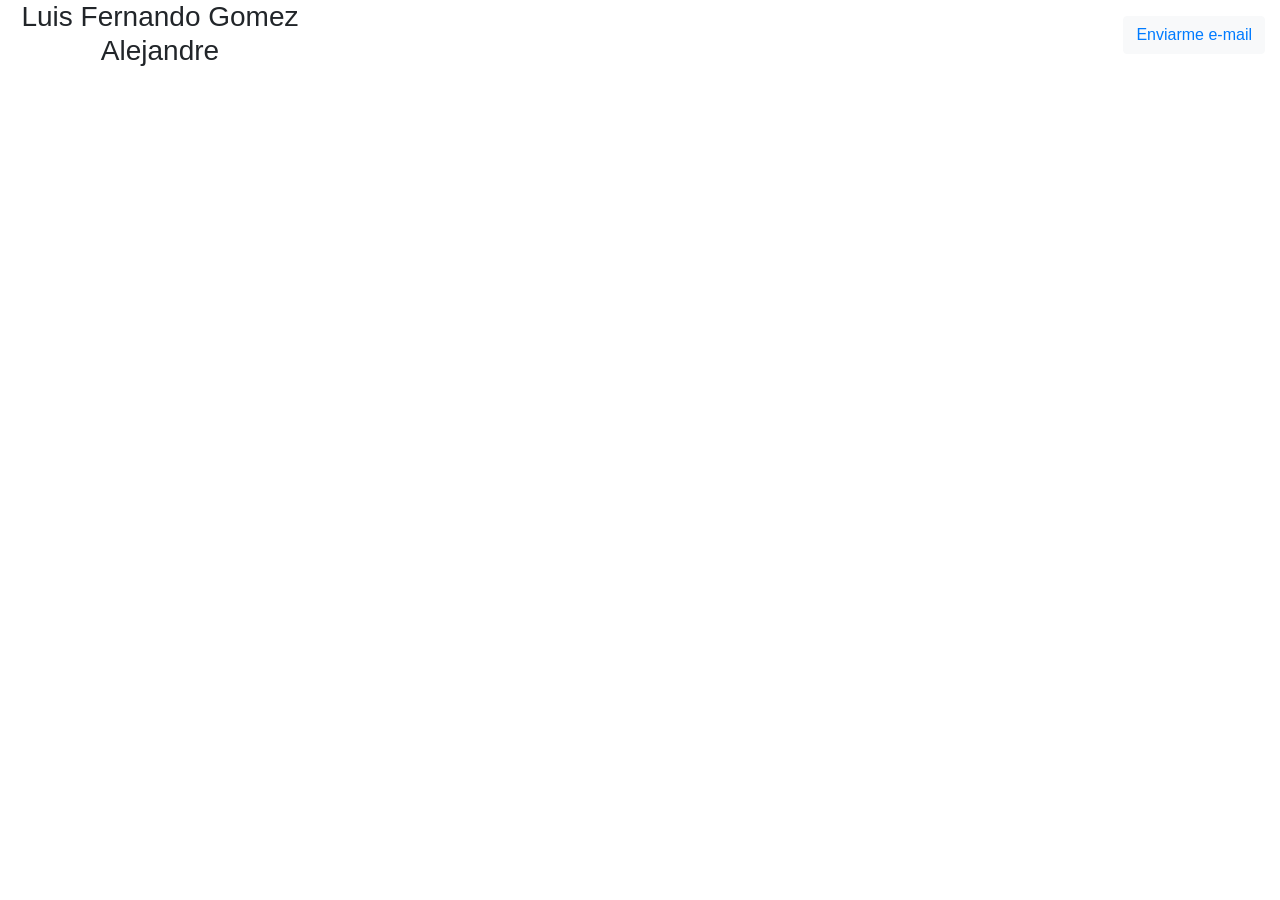
==== index.html @ 3fdabe8f "Commit del Curriculum" ====
<!DOCTYPE html>
  <html>
    <head>
      <link rel="stylesheet" type="text/css" href="app.css">
      <!--Jquery-->
      <script src="https://code.jquery.com/jquery-3.3.1.slim.min.js" integrity="sha384-q8i/X+965DzO0rT7abK41JStQIAqVgRVzpbzo5smXKp4YfRvH+8abtTE1Pi6jizo" crossorigin="anonymous"></script>
      <script type="text/javascript" src="app.js"></script>
      <!--Boostrap-->
      <link rel="stylesheet" href="https://stackpath.bootstrapcdn.com/bootstrap/4.3.1/css/bootstrap.min.css" integrity="sha384-ggOyR0iXCbMQv3Xipma34MD+dH/1fQ784/j6cY/iJTQUOhcWr7x9JvoRxT2MZw1T" crossorigin="anonymous">
      <script src="https://cdnjs.cloudflare.com/ajax/libs/popper.js/1.14.7/umd/popper.min.js" integrity="sha384-UO2eT0CpHqdSJQ6hJty5KVphtPhzWj9WO1clHTMGa3JDZwrnQq4sF86dIHNDz0W1" crossorigin="anonymous"></script>
      <script src="https://stackpath.bootstrapcdn.com/bootstrap/4.3.1/js/bootstrap.min.js" integrity="sha384-JjSmVgyd0p3pXB1rRibZUAYoIIy6OrQ6VrjIEaFf/nJGzIxFDsf4x0xIM+B07jRM" crossorigin="anonymous"></script>

      <!--Let browser know website is optimized for mobile-->
      <meta name="viewport" content="width=device-width, initial-scale=1.0"/>
    </head>

    <body>
      <div class="container-fluid">
        <div class="row">
          <div class="col-lg-3">
            <div class="d-flex text-center">
              <h3>Luis Fernando Gomez Alejandre</h3>
            </div>
          </div>
          <div class="col-lg-9 img-wallpaper">
            <div class="container one-margin-top">
              <div class="row float-right">
                <button class="btn btn-light">
                  <a class="link" href="mailto:gomez.alejandre@gmail.com">Enviarme e-mail</a>
                </button>
              </div>
            </div>
          </div>
        </div>
      </div>
    </body>

       
  </html>
---- app.css ----
.img-wallpaper{
  background-image: url("wallpaper.png");
  height: -webkit-fill-available;
}

.rojo{
  background-color: red;
}

.link{
  color: none;
  text-decoration: none;
}

.one-margin-top{
  margin-top: 1em;
}

.container-flex{
  width: 100%;
  height: 100%;
  display: flex;
  flex-direction: column; 
}
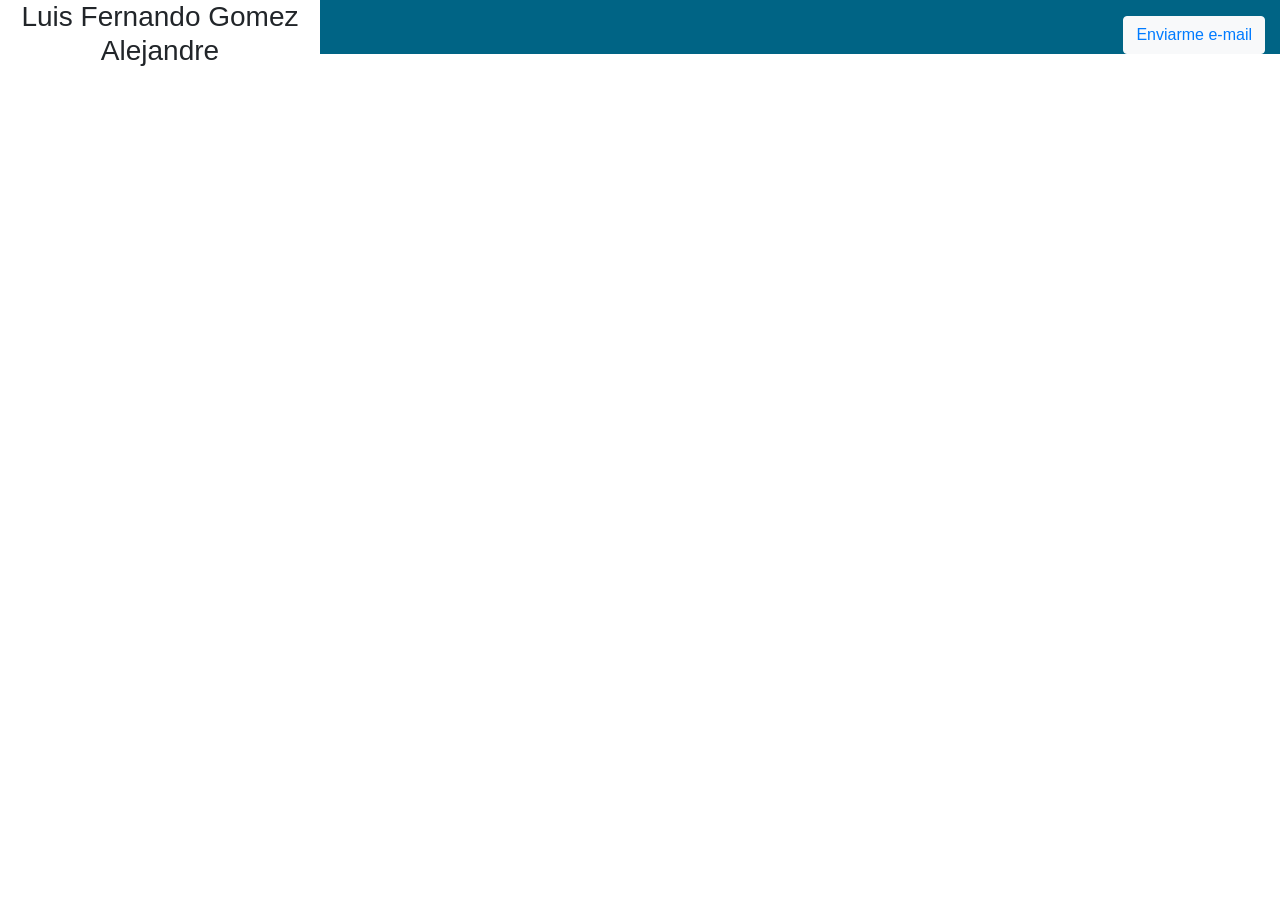
==== commit 437d7f78: "Agrego los archivos json para parsear la informacion" ====
--- a/index.html
+++ b/index.html
@@ -1,39 +1,138 @@
 <!DOCTYPE html>
-  <html>
-    <head>
-      <link rel="stylesheet" type="text/css" href="app.css">
-      <!--Jquery-->
-      <script src="https://code.jquery.com/jquery-3.3.1.slim.min.js" integrity="sha384-q8i/X+965DzO0rT7abK41JStQIAqVgRVzpbzo5smXKp4YfRvH+8abtTE1Pi6jizo" crossorigin="anonymous"></script>
-      <script type="text/javascript" src="app.js"></script>
-      <!--Boostrap-->
-      <link rel="stylesheet" href="https://stackpath.bootstrapcdn.com/bootstrap/4.3.1/css/bootstrap.min.css" integrity="sha384-ggOyR0iXCbMQv3Xipma34MD+dH/1fQ784/j6cY/iJTQUOhcWr7x9JvoRxT2MZw1T" crossorigin="anonymous">
-      <script src="https://cdnjs.cloudflare.com/ajax/libs/popper.js/1.14.7/umd/popper.min.js" integrity="sha384-UO2eT0CpHqdSJQ6hJty5KVphtPhzWj9WO1clHTMGa3JDZwrnQq4sF86dIHNDz0W1" crossorigin="anonymous"></script>
-      <script src="https://stackpath.bootstrapcdn.com/bootstrap/4.3.1/js/bootstrap.min.js" integrity="sha384-JjSmVgyd0p3pXB1rRibZUAYoIIy6OrQ6VrjIEaFf/nJGzIxFDsf4x0xIM+B07jRM" crossorigin="anonymous"></script>
+	<html>
+		<head>
+			<link rel="stylesheet" type="text/css" href="app.css">
+			<!--Jquery-->
+			<script src="https://code.jquery.com/jquery-3.3.1.slim.min.js" integrity="sha384-q8i/X+965DzO0rT7abK41JStQIAqVgRVzpbzo5smXKp4YfRvH+8abtTE1Pi6jizo" crossorigin="anonymous"></script>
+			<script type="text/javascript" src="app.js"></script>
+			<!--Boostrap-->
+			<link rel="stylesheet" href="https://stackpath.bootstrapcdn.com/bootstrap/4.3.1/css/bootstrap.min.css" integrity="sha384-ggOyR0iXCbMQv3Xipma34MD+dH/1fQ784/j6cY/iJTQUOhcWr7x9JvoRxT2MZw1T" crossorigin="anonymous">
+			<script src="https://cdnjs.cloudflare.com/ajax/libs/popper.js/1.14.7/umd/popper.min.js" integrity="sha384-UO2eT0CpHqdSJQ6hJty5KVphtPhzWj9WO1clHTMGa3JDZwrnQq4sF86dIHNDz0W1" crossorigin="anonymous"></script>
+			<script src="https://stackpath.bootstrapcdn.com/bootstrap/4.3.1/js/bootstrap.min.js" integrity="sha384-JjSmVgyd0p3pXB1rRibZUAYoIIy6OrQ6VrjIEaFf/nJGzIxFDsf4x0xIM+B07jRM" crossorigin="anonymous"></script>
 
-      <!--Let browser know website is optimized for mobile-->
-      <meta name="viewport" content="width=device-width, initial-scale=1.0"/>
-    </head>
+			<!--Let browser know website is optimized for mobile-->
+			<meta name="viewport" content="width=device-width, initial-scale=1.0"/>
+		</head>
+		<script type="text/javascript" src="empresas.json"></script>
 
-    <body>
-      <div class="container-fluid">
-        <div class="row">
-          <div class="col-lg-3">
-            <div class="d-flex text-center">
-              <h3>Luis Fernando Gomez Alejandre</h3>
-            </div>
-          </div>
-          <div class="col-lg-9 img-wallpaper">
-            <div class="container one-margin-top">
-              <div class="row float-right">
-                <button class="btn btn-light">
-                  <a class="link" href="mailto:gomez.alejandre@gmail.com">Enviarme e-mail</a>
-                </button>
-              </div>
-            </div>
-          </div>
-        </div>
-      </div>
-    </body>
+		<script type="text/javascript">
+			$( document ).ready(function() {
+				var empresas = JSON.parse(empresas);
+				console.log(empresas);
+				/*
+				$.getJSON("empresas.json", function(empresas) {
+					console.log(empresas);
+				});
+				*/
+			});
 
-       
-  </html>+		</script>
+		<body>
+			<div class="container-fluid">
+				<div class="row">
+					<div class="col-lg-3">
+						<div class="d-flex text-center">
+							<h3>Luis Fernando Gomez Alejandre</h3>
+						</div>
+					</div>
+					<div class="col-lg-9 img-wallpaper" style="color: yellow">
+						<!--
+							<div class="col-lg-12">
+								<h1>Experiencia</h1>
+								<ul></ul>
+
+								<h2>Lenguajes</h2>
+								<ul id="lenguajes">
+									<li>PHP 80%</li>
+									<li>HTML 80%</li>
+									<li>C# 55%</li>
+									<li>Java 40%</li>
+									<li>Python 35%</li>
+									<li>C++ 35%</li>
+									<li>CSS 35%</li>
+									<li>Android 25%</li>
+									<li>Mysql 75%</li>
+									<li>SQL Server 65%</li>
+									<li>Oracle 5%</li>
+								</ul>
+
+
+								<h2>Herramientas</h2>
+								<ul>
+									<li>Enterprise Architech</li>
+									<li>MS Office</li>
+									<li>MS Excel</li>
+									<li>Visual Studio</li>
+									<li>Photoshop</li>
+								</ul>
+
+								<h2>Habilidades</h2>
+								<ul>
+									<li>Trabajo en equipo</li>
+									<li>Refactorización de código</li>
+									<li>Documentación</li>
+									<li>Diagramador</li>
+								</ul>
+
+								<h2>Proyectos</h2>
+								<ul>
+									<li>Maquiver</li>
+									<li>Manitas Limpias</li>
+									<li>Ehecatl CRM</li>
+									<li>Batalla naval</li>
+									<li>Batalla naval</li>
+								</ul>
+							</div>
+						-->
+						<!--
+						<div class="col-lg-12" style="color: black">
+							Notas Woodpecker: Recuerda al menos mencionar
+
+								* El nombre de la aplicación.
+								* Lenguaje en el que esta desarollado.
+								* Finalidad del proyecto.
+								* Tiempo de experiencia.
+								* Aprendizaje aprendido.
+								* Tipo de caracter.
+
+
+							<h3>Ehecatl CRM</h3>
+							<label>Caracter: Laboral</label>
+							<p> manejador de recursos empresariales</p>
+
+
+							<h3>Maquiver</h3>
+							<label>Caracter: Laboral</label>
+							<p> es una aplicación web dedicada a la creacion o mantenimiento
+								la cual basa su sistema en un servidor PHP con el framework de codeigniter</p>
+
+							<h3>Signati Litteris</h3>
+							<label>Caracter: Escolar / Educativo</label>
+							<p> Es una aplicacion que se dedica a la firma electronica pdf validando y dando aval a que los documentos tienen validez con una firma electronica</p>
+
+							<h3>Batalla naval</h3>
+							<label>Caracter: Escolar / Educativo</label>
+							<p> Aplicación que tiene como finalidad la intencion de mostrar el funcionamiento de la conectividad entre aplicaciones de escritorio</p>
+
+							<h3>Manitas Limpias</h3>
+							<label>Caracter: Freelancer</label>
+							<p> Proyecto multidiciplinario trabajado para el ahora Maestro en Psicologia y Educación [Insertar el nombre al que le trabajamos]
+								con ayuda de una programadora
+							</p>
+						</div>
+						-->
+
+						<div class="container one-margin-top">
+							<div class="row float-right">
+								<button class="btn btn-light">
+									<a class="link" href="mailto:gomez.alejandre@gmail.com">Enviarme e-mail</a>
+								</button>
+							</div>
+						</div>
+					</div>
+				</div>
+			</div>
+		</body>
+
+
+	</html>
--- a/app.css
+++ b/app.css
@@ -1,5 +1,5 @@
 .img-wallpaper{
-  background-image: url("wallpaper.png");
+  background-image: url("Wallpaper.png");
   height: -webkit-fill-available;
 }
 
@@ -20,5 +20,5 @@
   width: 100%;
   height: 100%;
   display: flex;
-  flex-direction: column; 
+  flex-direction: column;
 }
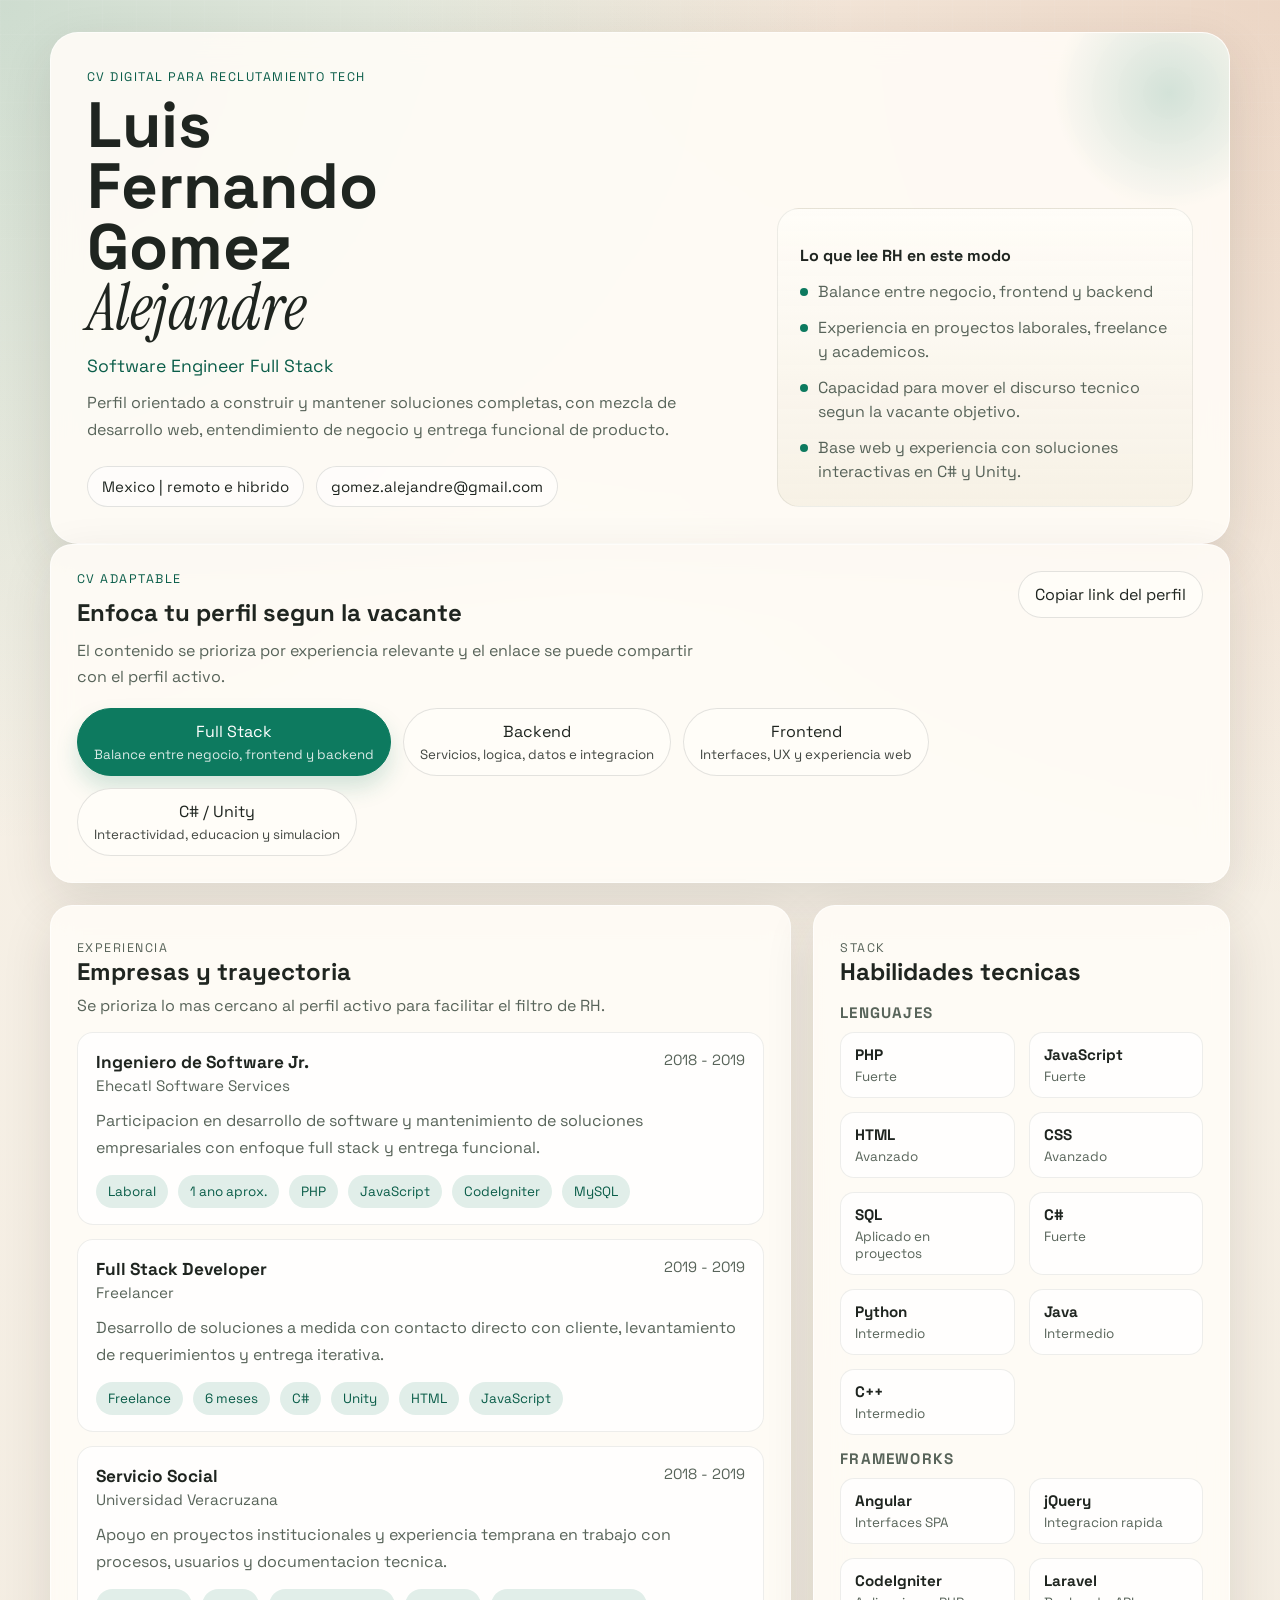
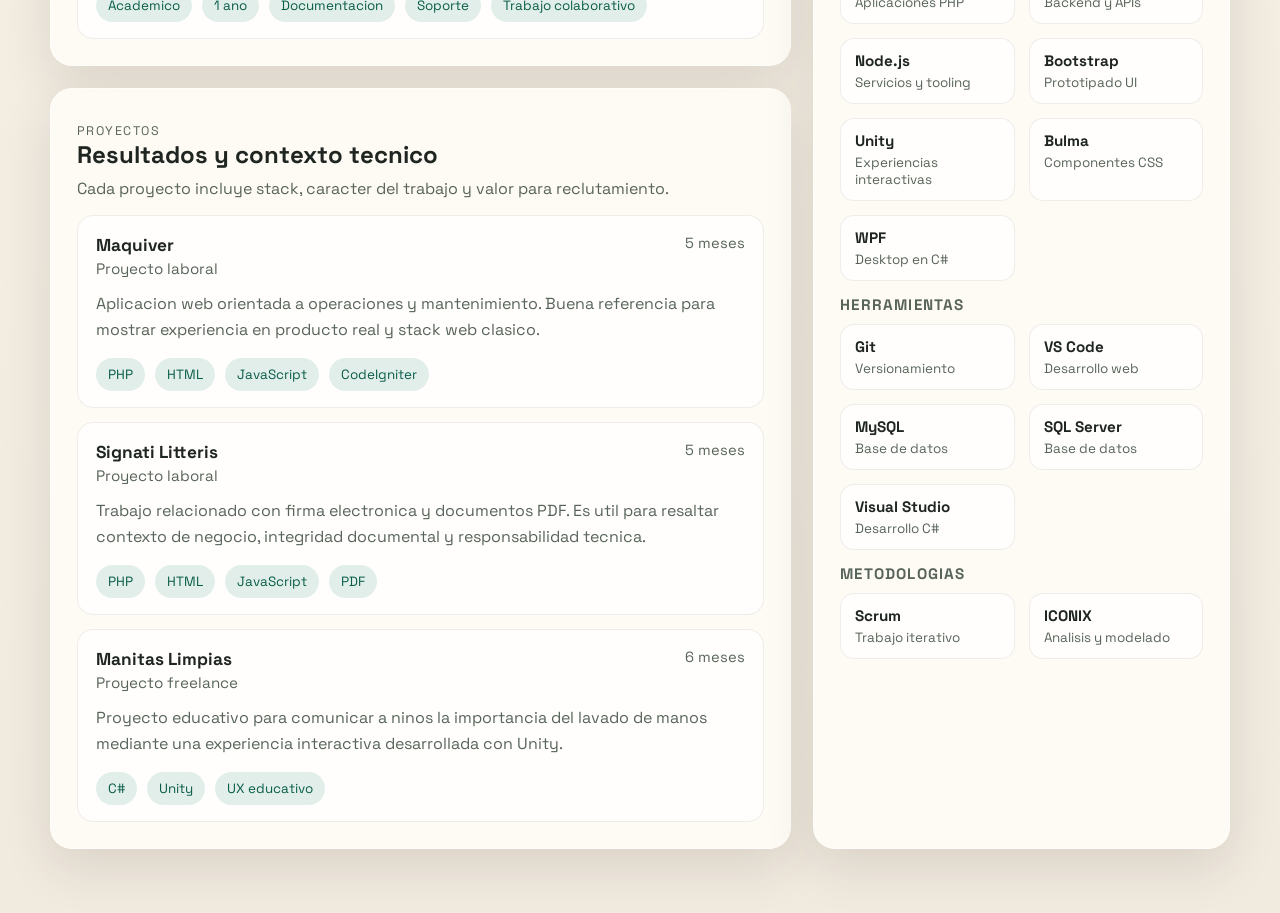
==== commit 5c361e6f: "new version 2026" ====
--- a/index.html
+++ b/index.html
@@ -1,138 +1,56 @@
 <!DOCTYPE html>
-	<html>
-		<head>
-			<link rel="stylesheet" type="text/css" href="app.css">
-			<!--Jquery-->
-			<script src="https://code.jquery.com/jquery-3.3.1.slim.min.js" integrity="sha384-q8i/X+965DzO0rT7abK41JStQIAqVgRVzpbzo5smXKp4YfRvH+8abtTE1Pi6jizo" crossorigin="anonymous"></script>
-			<script type="text/javascript" src="app.js"></script>
-			<!--Boostrap-->
-			<link rel="stylesheet" href="https://stackpath.bootstrapcdn.com/bootstrap/4.3.1/css/bootstrap.min.css" integrity="sha384-ggOyR0iXCbMQv3Xipma34MD+dH/1fQ784/j6cY/iJTQUOhcWr7x9JvoRxT2MZw1T" crossorigin="anonymous">
-			<script src="https://cdnjs.cloudflare.com/ajax/libs/popper.js/1.14.7/umd/popper.min.js" integrity="sha384-UO2eT0CpHqdSJQ6hJty5KVphtPhzWj9WO1clHTMGa3JDZwrnQq4sF86dIHNDz0W1" crossorigin="anonymous"></script>
-			<script src="https://stackpath.bootstrapcdn.com/bootstrap/4.3.1/js/bootstrap.min.js" integrity="sha384-JjSmVgyd0p3pXB1rRibZUAYoIIy6OrQ6VrjIEaFf/nJGzIxFDsf4x0xIM+B07jRM" crossorigin="anonymous"></script>
+<html lang="es">
+  <head>
+    <meta charset="UTF-8">
+    <meta name="viewport" content="width=device-width, initial-scale=1.0">
+    <title>CV Digital | Luis Fernando Gomez Alejandre</title>
+    <meta
+      name="description"
+      content="CV digital adaptable por perfil para roles tech. Experiencia, proyectos, estudios, certificaciones y stack cargados desde JSON en una web estatica."
+    >
+    <link rel="preconnect" href="https://fonts.googleapis.com">
+    <link rel="preconnect" href="https://fonts.gstatic.com" crossorigin>
+    <link
+      href="https://fonts.googleapis.com/css2?family=Space+Grotesk:wght@400;500;700&family=Instrument+Serif:ital@0;1&display=swap"
+      rel="stylesheet"
+    >
+    <link rel="stylesheet" href="app.css">
+    <script defer src="app.js"></script>
+  </head>
+  <body>
+    <div class="page-shell">
+      <main class="page">
+        <section class="hero" id="hero"></section>
+        <section class="panel">
+          <div class="panel-header">
+            <div>
+              <p class="eyebrow">CV adaptable</p>
+              <h2>Enfoca tu perfil segun la vacante</h2>
+              <p class="panel-copy">
+                El contenido se prioriza por experiencia relevante y el enlace se puede compartir con el perfil activo.
+              </p>
+            </div>
+            <button class="ghost-button" id="share-profile-link" type="button">
+              Copiar link del perfil
+            </button>
+          </div>
+          <div class="profile-switcher" id="profile-switcher"></div>
+        </section>
 
-			<!--Let browser know website is optimized for mobile-->
-			<meta name="viewport" content="width=device-width, initial-scale=1.0"/>
-		</head>
-		<script type="text/javascript" src="empresas.json"></script>
+        <section class="grid">
+          <div class="main-column">
+            <section class="panel" id="experience-section"></section>
+            <section class="panel" id="projects-section"></section>
+            <section class="panel" id="education-section"></section>
+          </div>
 
-		<script type="text/javascript">
-			$( document ).ready(function() {
-				var empresas = JSON.parse(empresas);
-				console.log(empresas);
-				/*
-				$.getJSON("empresas.json", function(empresas) {
-					console.log(empresas);
-				});
-				*/
-			});
-
-		</script>
-		<body>
-			<div class="container-fluid">
-				<div class="row">
-					<div class="col-lg-3">
-						<div class="d-flex text-center">
-							<h3>Luis Fernando Gomez Alejandre</h3>
-						</div>
-					</div>
-					<div class="col-lg-9 img-wallpaper" style="color: yellow">
-						<!--
-							<div class="col-lg-12">
-								<h1>Experiencia</h1>
-								<ul></ul>
-
-								<h2>Lenguajes</h2>
-								<ul id="lenguajes">
-									<li>PHP 80%</li>
-									<li>HTML 80%</li>
-									<li>C# 55%</li>
-									<li>Java 40%</li>
-									<li>Python 35%</li>
-									<li>C++ 35%</li>
-									<li>CSS 35%</li>
-									<li>Android 25%</li>
-									<li>Mysql 75%</li>
-									<li>SQL Server 65%</li>
-									<li>Oracle 5%</li>
-								</ul>
-
-
-								<h2>Herramientas</h2>
-								<ul>
-									<li>Enterprise Architech</li>
-									<li>MS Office</li>
-									<li>MS Excel</li>
-									<li>Visual Studio</li>
-									<li>Photoshop</li>
-								</ul>
-
-								<h2>Habilidades</h2>
-								<ul>
-									<li>Trabajo en equipo</li>
-									<li>Refactorización de código</li>
-									<li>Documentación</li>
-									<li>Diagramador</li>
-								</ul>
-
-								<h2>Proyectos</h2>
-								<ul>
-									<li>Maquiver</li>
-									<li>Manitas Limpias</li>
-									<li>Ehecatl CRM</li>
-									<li>Batalla naval</li>
-									<li>Batalla naval</li>
-								</ul>
-							</div>
-						-->
-						<!--
-						<div class="col-lg-12" style="color: black">
-							Notas Woodpecker: Recuerda al menos mencionar
-
-								* El nombre de la aplicación.
-								* Lenguaje en el que esta desarollado.
-								* Finalidad del proyecto.
-								* Tiempo de experiencia.
-								* Aprendizaje aprendido.
-								* Tipo de caracter.
-
-
-							<h3>Ehecatl CRM</h3>
-							<label>Caracter: Laboral</label>
-							<p> manejador de recursos empresariales</p>
-
-
-							<h3>Maquiver</h3>
-							<label>Caracter: Laboral</label>
-							<p> es una aplicación web dedicada a la creacion o mantenimiento
-								la cual basa su sistema en un servidor PHP con el framework de codeigniter</p>
-
-							<h3>Signati Litteris</h3>
-							<label>Caracter: Escolar / Educativo</label>
-							<p> Es una aplicacion que se dedica a la firma electronica pdf validando y dando aval a que los documentos tienen validez con una firma electronica</p>
-
-							<h3>Batalla naval</h3>
-							<label>Caracter: Escolar / Educativo</label>
-							<p> Aplicación que tiene como finalidad la intencion de mostrar el funcionamiento de la conectividad entre aplicaciones de escritorio</p>
-
-							<h3>Manitas Limpias</h3>
-							<label>Caracter: Freelancer</label>
-							<p> Proyecto multidiciplinario trabajado para el ahora Maestro en Psicologia y Educación [Insertar el nombre al que le trabajamos]
-								con ayuda de una programadora
-							</p>
-						</div>
-						-->
-
-						<div class="container one-margin-top">
-							<div class="row float-right">
-								<button class="btn btn-light">
-									<a class="link" href="mailto:gomez.alejandre@gmail.com">Enviarme e-mail</a>
-								</button>
-							</div>
-						</div>
-					</div>
-				</div>
-			</div>
-		</body>
-
-
-	</html>+          <aside class="side-column">
+            <section class="panel" id="skills-section"></section>
+            <section class="panel" id="certifications-section"></section>
+            <section class="panel" id="courses-section"></section>
+          </aside>
+        </section>
+      </main>
+    </div>
+  </body>
+</html>
--- a/app.css
+++ b/app.css
@@ -1,24 +1,442 @@
-.img-wallpaper{
-  background-image: url("Wallpaper.png");
-  height: -webkit-fill-available;
-}
-
-.rojo{
-  background-color: red;
-}
-
-.link{
-  color: none;
+:root {
+  --bg: #f3efe6;
+  --bg-soft: rgba(255, 255, 255, 0.72);
+  --surface: rgba(255, 252, 247, 0.9);
+  --surface-strong: #fffdf8;
+  --text: #1f2520;
+  --muted: #58645a;
+  --line: rgba(31, 37, 32, 0.12);
+  --accent: #0d7a5f;
+  --accent-soft: rgba(13, 122, 95, 0.12);
+  --accent-strong: #0a5d49;
+  --shadow: 0 18px 50px rgba(50, 44, 34, 0.12);
+  --radius-xl: 28px;
+  --radius-lg: 22px;
+  --radius-md: 16px;
+}
+
+* {
+  box-sizing: border-box;
+}
+
+html {
+  scroll-behavior: smooth;
+}
+
+body {
+  margin: 0;
+  font-family: "Space Grotesk", sans-serif;
+  color: var(--text);
+  background:
+    radial-gradient(circle at top left, rgba(13, 122, 95, 0.18), transparent 30%),
+    radial-gradient(circle at top right, rgba(180, 87, 39, 0.18), transparent 32%),
+    linear-gradient(180deg, #f8f2e8 0%, #f1eadf 100%);
+  min-height: 100vh;
+}
+
+body::before {
+  content: "";
+  position: fixed;
+  inset: 0;
+  background-image:
+    linear-gradient(rgba(255, 255, 255, 0.14) 1px, transparent 1px),
+    linear-gradient(90deg, rgba(255, 255, 255, 0.14) 1px, transparent 1px);
+  background-size: 34px 34px;
+  mask-image: linear-gradient(180deg, rgba(0, 0, 0, 0.35), transparent 85%);
+  pointer-events: none;
+}
+
+.page-shell {
+  padding: 32px 18px 64px;
+}
+
+.page {
+  max-width: 1180px;
+  margin: 0 auto;
+  position: relative;
+  z-index: 1;
+}
+
+.hero,
+.panel {
+  background: var(--surface);
+  border: 1px solid rgba(255, 255, 255, 0.55);
+  box-shadow: var(--shadow);
+  backdrop-filter: blur(14px);
+}
+
+.hero {
+  border-radius: var(--radius-xl);
+  padding: 36px;
+  overflow: hidden;
+  position: relative;
+}
+
+.hero::after {
+  content: "";
+  position: absolute;
+  width: 240px;
+  height: 240px;
+  right: -60px;
+  top: -60px;
+  border-radius: 50%;
+  background: radial-gradient(circle, rgba(13, 122, 95, 0.18), transparent 68%);
+}
+
+.hero-layout {
+  display: grid;
+  grid-template-columns: 1.6fr 1fr;
+  gap: 24px;
+  position: relative;
+  z-index: 1;
+}
+
+.eyebrow {
+  margin: 0 0 10px;
+  text-transform: uppercase;
+  letter-spacing: 0.12em;
+  font-size: 0.78rem;
+  color: var(--accent-strong);
+}
+
+.hero h1,
+.panel h2,
+.panel h3 {
+  margin: 0;
+}
+
+.hero h1 {
+  font-size: clamp(2.2rem, 5vw, 4.4rem);
+  line-height: 0.95;
+  max-width: 10ch;
+}
+
+.hero-title {
+  display: inline-block;
+  font-family: "Instrument Serif", serif;
+  font-style: italic;
+  font-weight: 400;
+}
+
+.hero-role {
+  margin: 16px 0 12px;
+  font-size: 1.1rem;
+  color: var(--accent-strong);
+}
+
+.hero-summary {
+  max-width: 62ch;
+  margin: 0;
+  color: var(--muted);
+  line-height: 1.7;
+}
+
+.hero-meta {
+  display: flex;
+  flex-wrap: wrap;
+  gap: 12px;
+  margin-top: 22px;
+}
+
+.pill,
+.profile-pill {
+  display: inline-flex;
+  align-items: center;
+  gap: 8px;
+  padding: 10px 14px;
+  border-radius: 999px;
+  border: 1px solid var(--line);
+  background: rgba(255, 255, 255, 0.55);
+  color: var(--text);
+  font-size: 0.94rem;
+}
+
+.pill a {
+  color: inherit;
   text-decoration: none;
 }
 
-.one-margin-top{
-  margin-top: 1em;
-}
-
-.container-flex{
-  width: 100%;
-  height: 100%;
-  display: flex;
-  flex-direction: column;
-}+.hero-card {
+  background: linear-gradient(180deg, rgba(255, 253, 248, 0.98), rgba(246, 240, 228, 0.9));
+  border-radius: var(--radius-lg);
+  border: 1px solid rgba(31, 37, 32, 0.08);
+  padding: 22px;
+  align-self: end;
+}
+
+.hero-card h2 {
+  font-size: 1rem;
+  margin-bottom: 14px;
+}
+
+.compact-list {
+  margin: 0;
+  padding: 0;
+  list-style: none;
+  display: grid;
+  gap: 12px;
+}
+
+.compact-list li {
+  display: flex;
+  gap: 10px;
+  color: var(--muted);
+  line-height: 1.5;
+}
+
+.compact-list li::before {
+  content: "";
+  width: 8px;
+  height: 8px;
+  border-radius: 50%;
+  background: var(--accent);
+  margin-top: 0.55em;
+  flex: 0 0 auto;
+}
+
+.grid {
+  display: grid;
+  grid-template-columns: minmax(0, 1.6fr) minmax(300px, 0.9fr);
+  gap: 22px;
+  margin-top: 22px;
+}
+
+.main-column,
+.side-column {
+  display: grid;
+  gap: 22px;
+}
+
+.panel {
+  border-radius: var(--radius-lg);
+  padding: 26px;
+}
+
+.panel-header {
+  display: flex;
+  justify-content: space-between;
+  gap: 16px;
+  align-items: flex-start;
+  margin-bottom: 18px;
+}
+
+.panel-copy {
+  margin: 10px 0 0;
+  max-width: 62ch;
+  color: var(--muted);
+  line-height: 1.65;
+}
+
+.ghost-button,
+.profile-button {
+  border: 1px solid var(--line);
+  background: var(--surface-strong);
+  color: var(--text);
+  border-radius: 999px;
+  padding: 12px 16px;
+  font: inherit;
+  cursor: pointer;
+  transition:
+    transform 180ms ease,
+    border-color 180ms ease,
+    background 180ms ease,
+    color 180ms ease,
+    box-shadow 180ms ease;
+}
+
+.ghost-button:hover,
+.profile-button:hover,
+.ghost-button:focus-visible,
+.profile-button:focus-visible {
+  transform: translateY(-1px);
+  border-color: rgba(13, 122, 95, 0.35);
+  outline: none;
+}
+
+.profile-switcher {
+  display: flex;
+  flex-wrap: wrap;
+  gap: 12px;
+}
+
+.profile-button.active {
+  background: var(--accent);
+  color: #fff;
+  border-color: var(--accent);
+  box-shadow: 0 12px 22px rgba(13, 122, 95, 0.18);
+}
+
+.profile-button small {
+  display: block;
+  margin-top: 4px;
+  color: inherit;
+  opacity: 0.84;
+}
+
+.section-title {
+  display: flex;
+  justify-content: space-between;
+  align-items: baseline;
+  gap: 12px;
+  margin-bottom: 16px;
+}
+
+.section-title p {
+  margin: 8px 0 0;
+  color: var(--muted);
+}
+
+.timeline,
+.stack-groups,
+.badge-list {
+  display: grid;
+  gap: 14px;
+}
+
+.entry {
+  padding: 18px 18px 16px;
+  border-radius: var(--radius-md);
+  background: rgba(255, 255, 255, 0.72);
+  border: 1px solid rgba(31, 37, 32, 0.08);
+}
+
+.entry-header {
+  display: flex;
+  justify-content: space-between;
+  gap: 16px;
+  align-items: flex-start;
+  margin-bottom: 10px;
+}
+
+.entry h3 {
+  font-size: 1.08rem;
+}
+
+.entry-subtitle {
+  margin: 5px 0 0;
+  color: var(--accent-strong);
+  font-size: 0.95rem;
+}
+
+.entry-date {
+  color: var(--muted);
+  white-space: nowrap;
+  font-size: 0.92rem;
+}
+
+.entry p {
+  margin: 0;
+  color: var(--muted);
+  line-height: 1.65;
+}
+
+.tag-row {
+  display: flex;
+  flex-wrap: wrap;
+  gap: 10px;
+  margin-top: 14px;
+}
+
+.tag {
+  display: inline-flex;
+  padding: 8px 12px;
+  border-radius: 999px;
+  background: var(--accent-soft);
+  color: var(--accent-strong);
+  font-size: 0.84rem;
+}
+
+.stack-group {
+  display: grid;
+  gap: 10px;
+}
+
+.stack-group h3 {
+  font-size: 0.95rem;
+  text-transform: uppercase;
+  letter-spacing: 0.08em;
+  color: var(--muted);
+}
+
+.badge-list {
+  grid-template-columns: repeat(auto-fit, minmax(120px, 1fr));
+}
+
+.badge {
+  padding: 12px 14px;
+  border-radius: 14px;
+  background: rgba(255, 255, 255, 0.72);
+  border: 1px solid rgba(31, 37, 32, 0.08);
+}
+
+.badge strong {
+  display: block;
+  font-size: 0.95rem;
+}
+
+.badge span {
+  display: block;
+  margin-top: 4px;
+  color: var(--muted);
+  font-size: 0.84rem;
+}
+
+.empty-state {
+  padding: 18px;
+  border-radius: var(--radius-md);
+  background: rgba(255, 255, 255, 0.58);
+  border: 1px dashed rgba(31, 37, 32, 0.18);
+  color: var(--muted);
+  line-height: 1.6;
+}
+
+.reveal {
+  animation: rise 480ms ease both;
+}
+
+@keyframes rise {
+  from {
+    opacity: 0;
+    transform: translateY(10px);
+  }
+
+  to {
+    opacity: 1;
+    transform: translateY(0);
+  }
+}
+
+@media (max-width: 920px) {
+  .hero-layout,
+  .grid {
+    grid-template-columns: 1fr;
+  }
+
+  .panel-header,
+  .entry-header {
+    flex-direction: column;
+  }
+
+  .entry-date {
+    white-space: normal;
+  }
+}
+
+@media (max-width: 640px) {
+  .page-shell {
+    padding-inline: 14px;
+  }
+
+  .hero,
+  .panel {
+    padding: 22px;
+  }
+
+  .hero h1 {
+    max-width: none;
+  }
+
+  .badge-list {
+    grid-template-columns: 1fr 1fr;
+  }
+}
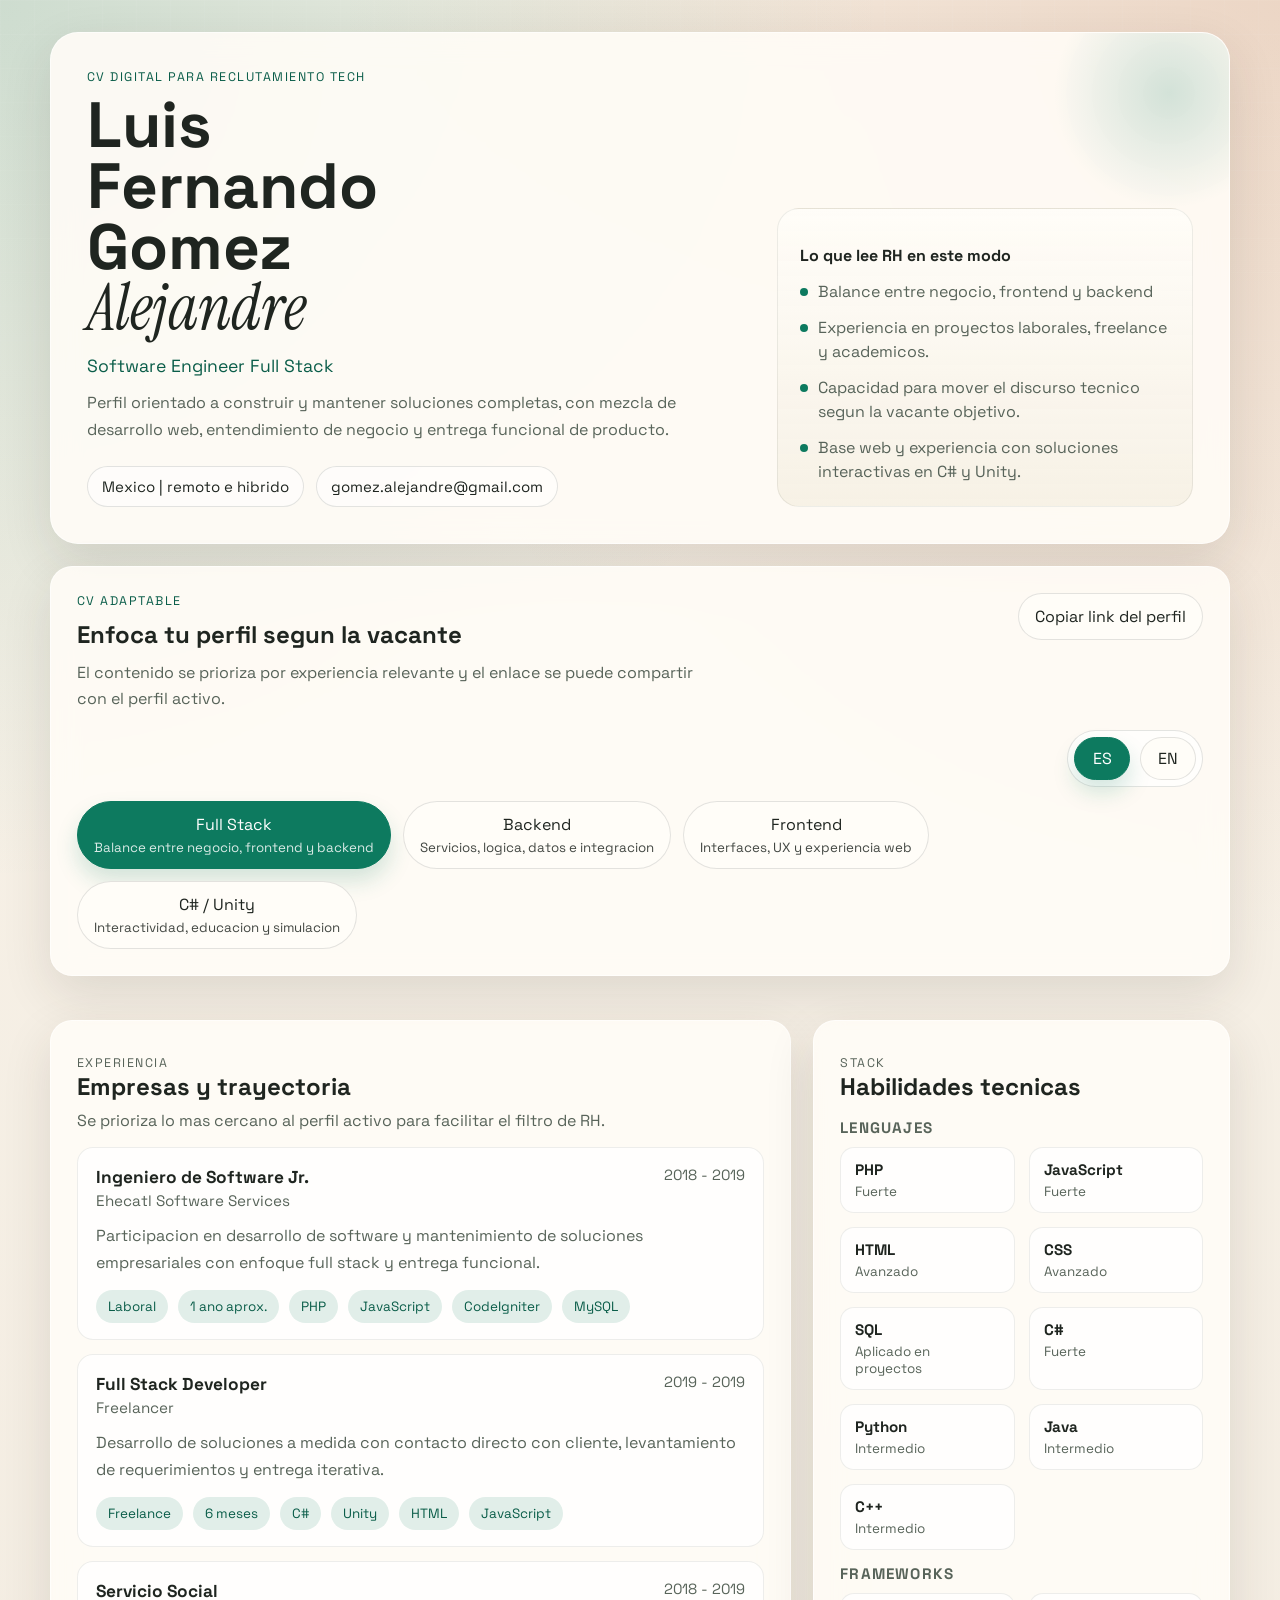
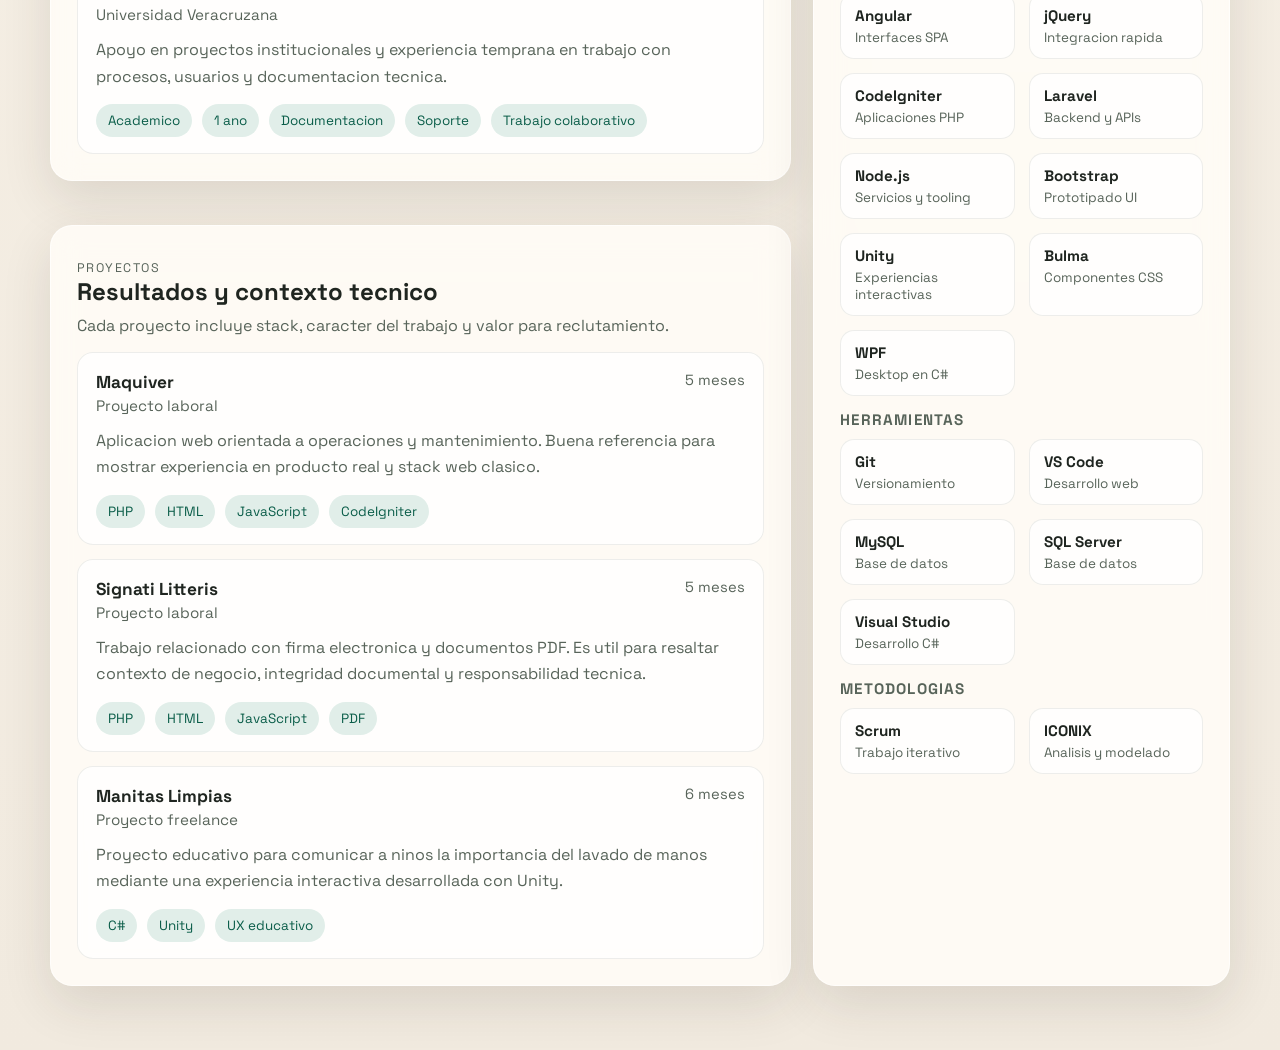
==== commit 29330682: "new languajes" ====
--- a/index.html
+++ b/index.html
@@ -34,6 +34,9 @@
               Copiar link del perfil
             </button>
           </div>
+          <div class="toolbar-row">
+            <div class="language-switcher" id="language-switcher"></div>
+          </div>
           <div class="profile-switcher" id="profile-switcher"></div>
         </section>
 
--- a/app.css
+++ b/app.css
@@ -210,6 +210,7 @@
 .panel {
   border-radius: var(--radius-lg);
   padding: 26px;
+  margin-top: 22px;
 }
 
 .panel-header {
@@ -253,10 +254,37 @@
   outline: none;
 }
 
+.ghost-button.active {
+  background: var(--accent);
+  color: #fff;
+  border-color: var(--accent);
+  box-shadow: 0 12px 22px rgba(13, 122, 95, 0.18);
+}
+
 .profile-switcher {
   display: flex;
   flex-wrap: wrap;
   gap: 12px;
+}
+
+.toolbar-row {
+  display: flex;
+  justify-content: flex-end;
+  margin-bottom: 14px;
+}
+
+.language-switcher {
+  display: inline-flex;
+  gap: 10px;
+  padding: 6px;
+  border-radius: 999px;
+  background: rgba(255, 255, 255, 0.65);
+  border: 1px solid var(--line);
+}
+
+.language-button {
+  min-width: 56px;
+  padding: 10px 14px;
 }
 
 .profile-button.active {
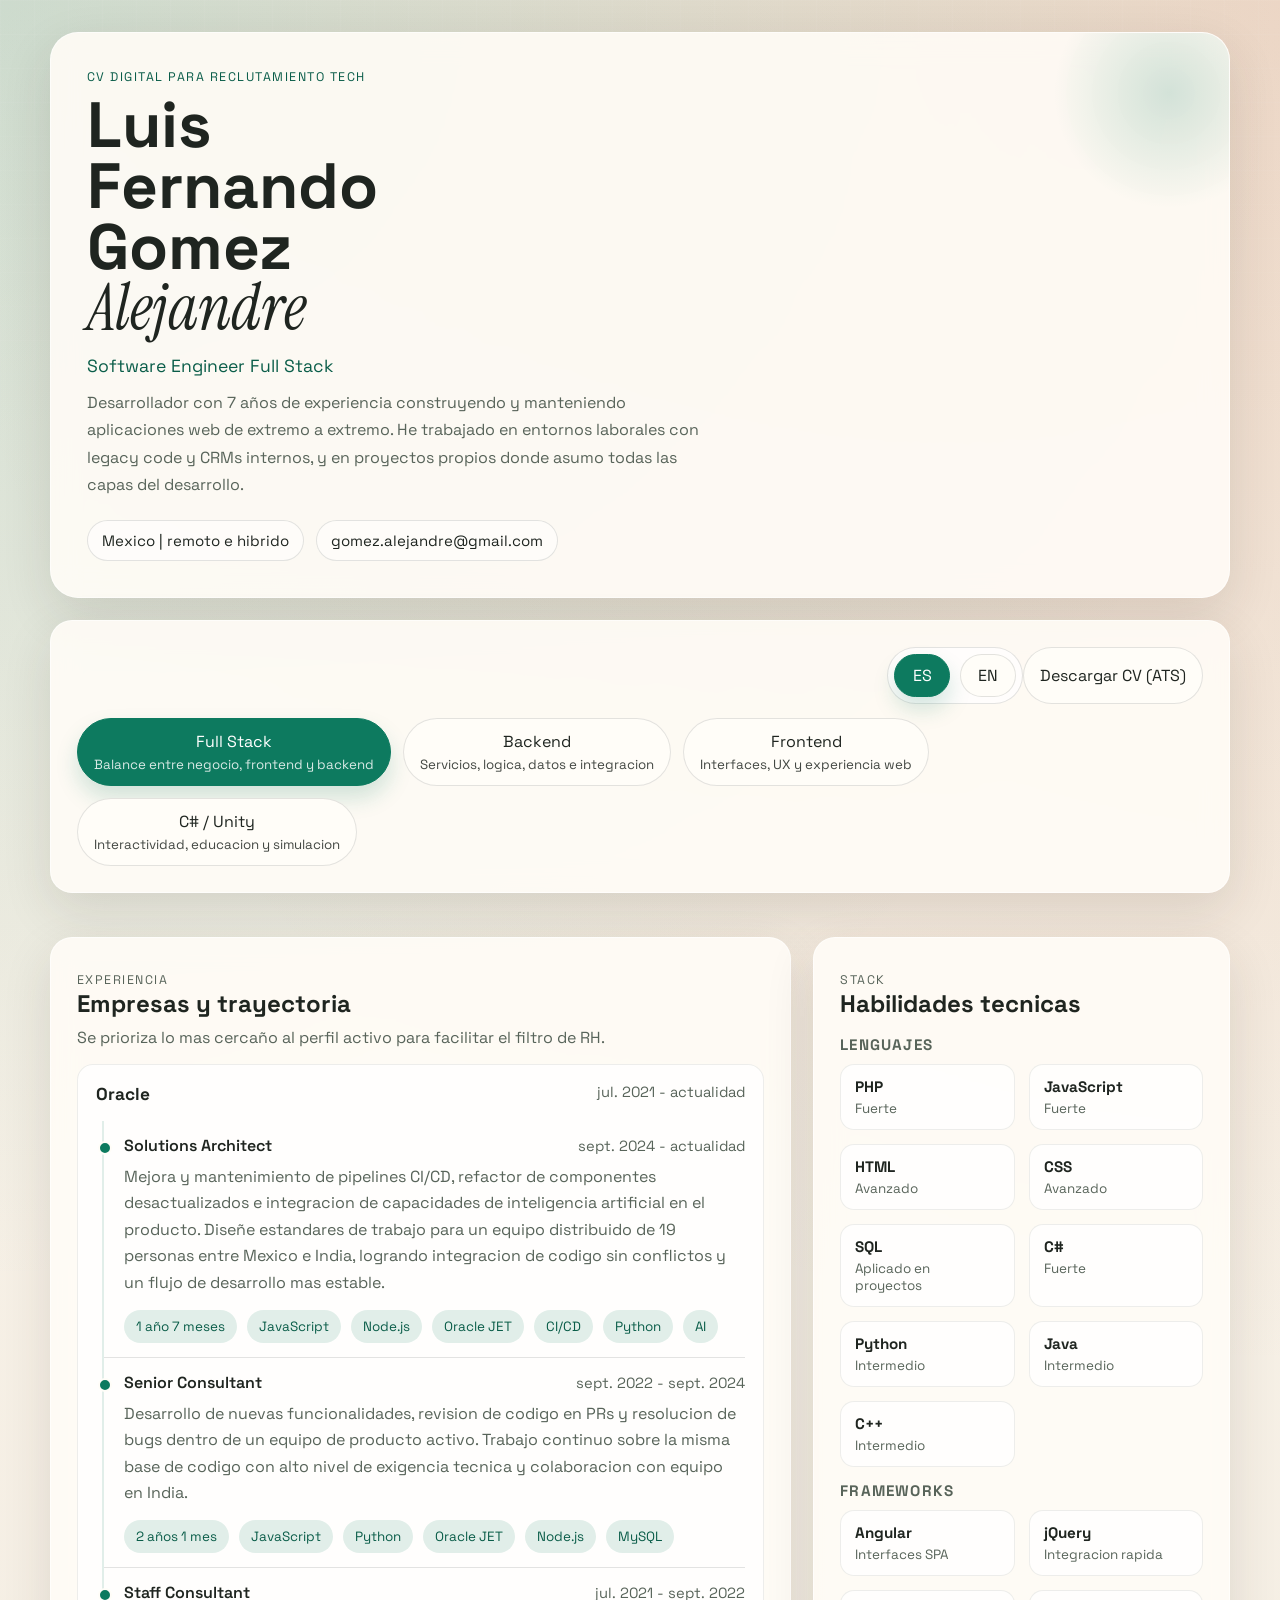
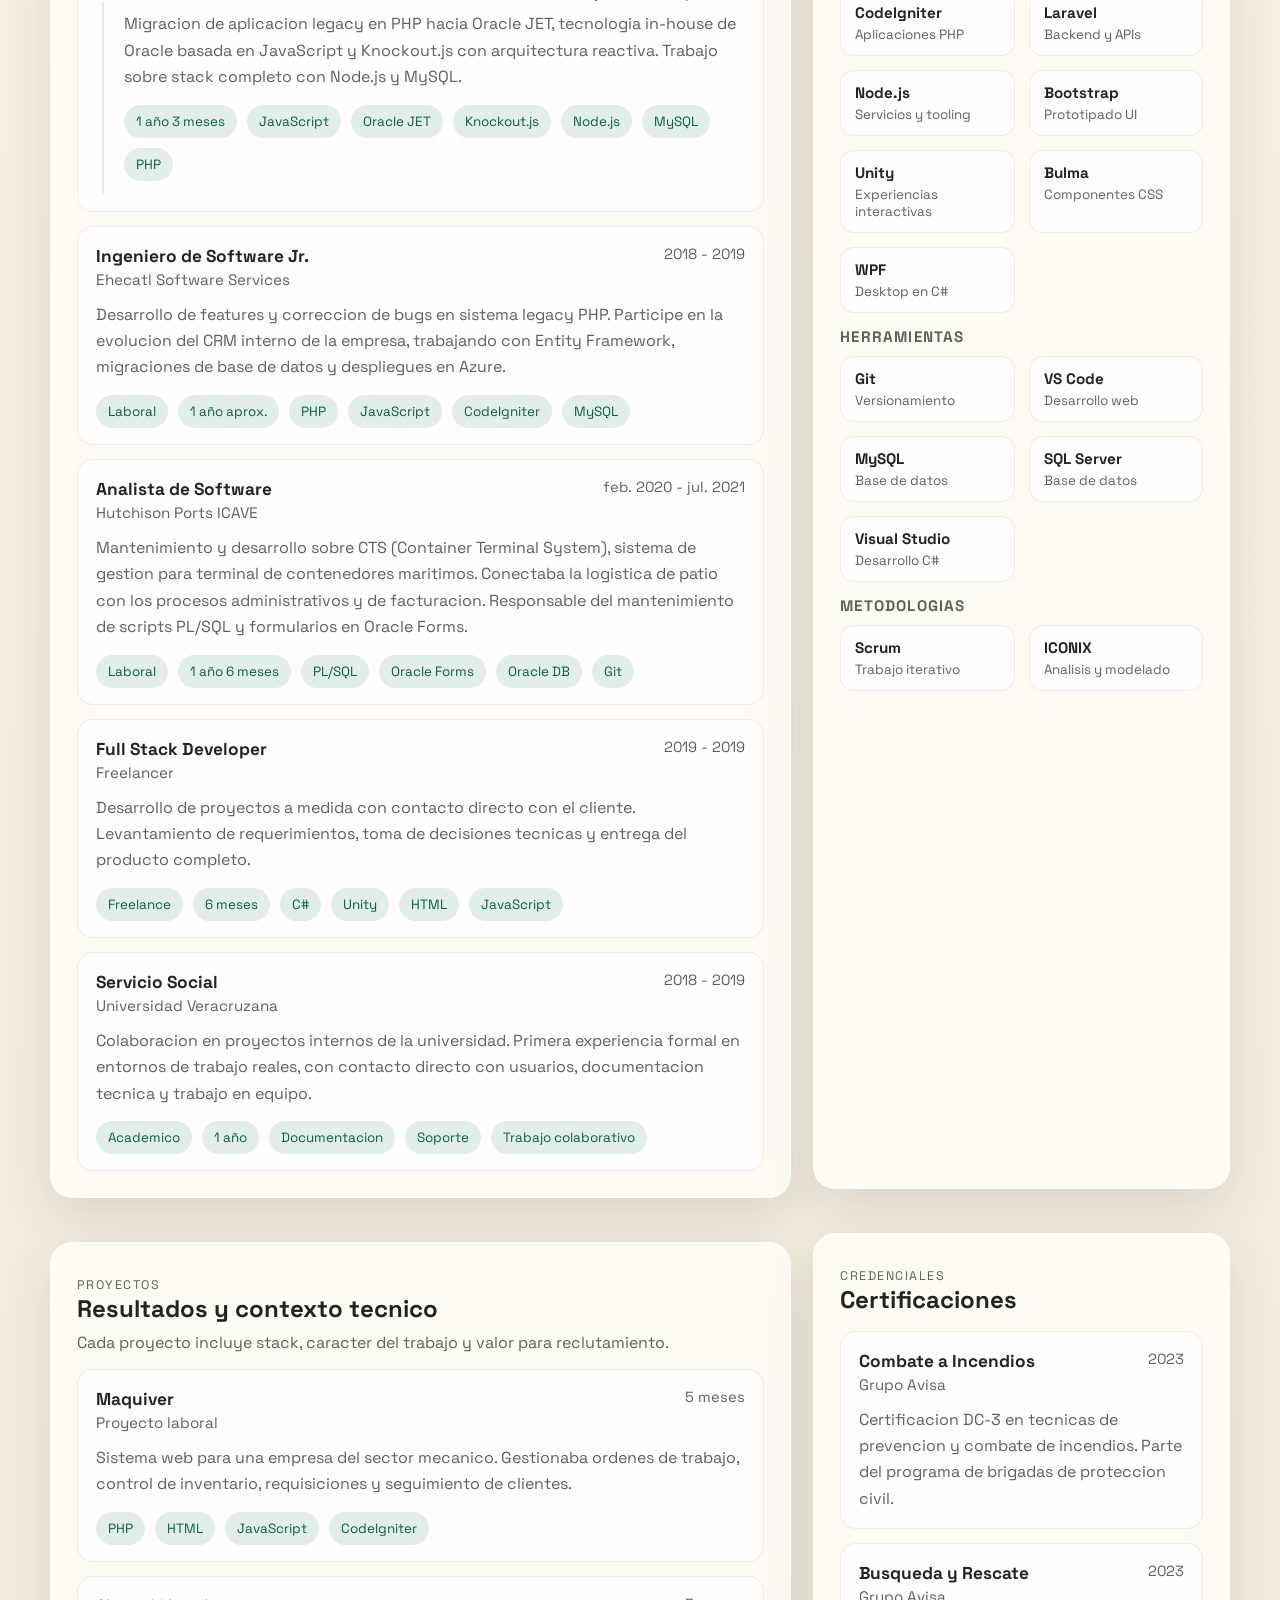
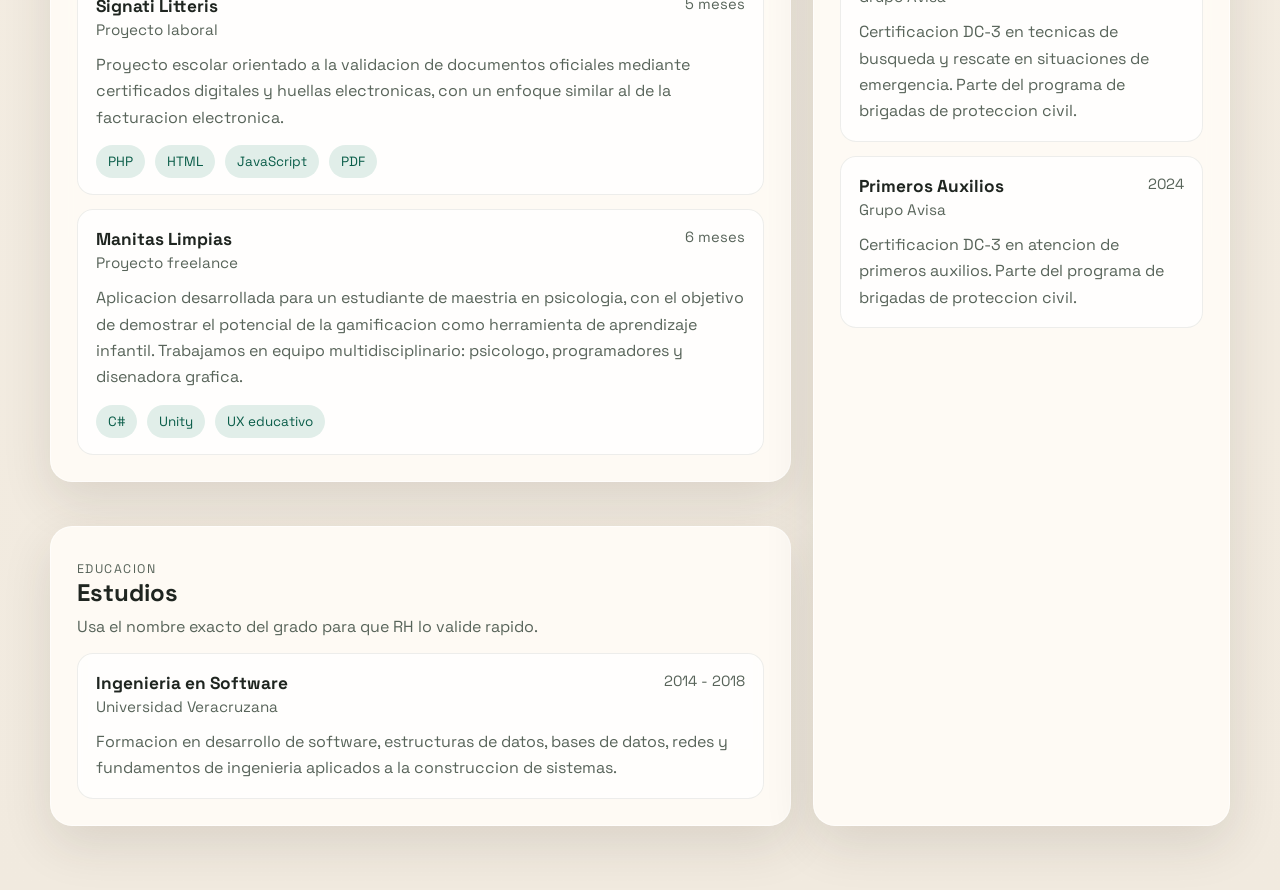
==== commit 858db590: "new version of cv" ====
--- a/index.html
+++ b/index.html
@@ -21,7 +21,7 @@
     <div class="page-shell">
       <main class="page">
         <section class="hero" id="hero"></section>
-        <section class="panel">
+        <section class="panel" id="debug-panel" hidden>
           <div class="panel-header">
             <div>
               <p class="eyebrow">CV adaptable</p>
@@ -34,23 +34,26 @@
               Copiar link del perfil
             </button>
           </div>
+        </section>
+        <section class="panel" id="profile-panel">
           <div class="toolbar-row">
             <div class="language-switcher" id="language-switcher"></div>
+            <button class="ghost-button" id="ats-link" type="button">Descargar CV (ATS)</button>
           </div>
           <div class="profile-switcher" id="profile-switcher"></div>
         </section>
 
         <section class="grid">
           <div class="main-column">
-            <section class="panel" id="experience-section"></section>
-            <section class="panel" id="projects-section"></section>
-            <section class="panel" id="education-section"></section>
+            <section class="panel" id="experience-section" hidden></section>
+            <section class="panel" id="projects-section" hidden></section>
+            <section class="panel" id="education-section" hidden></section>
           </div>
 
           <aside class="side-column">
-            <section class="panel" id="skills-section"></section>
-            <section class="panel" id="certifications-section"></section>
-            <section class="panel" id="courses-section"></section>
+            <section class="panel" id="skills-section" hidden></section>
+            <section class="panel" id="certifications-section" hidden></section>
+            <section class="panel" id="courses-section" hidden></section>
           </aside>
         </section>
       </main>
--- a/app.css
+++ b/app.css
@@ -409,6 +409,51 @@
   font-size: 0.84rem;
 }
 
+.entry-group > .entry-header {
+  margin-bottom: 16px;
+}
+
+.entry-roles {
+  display: grid;
+  gap: 0;
+  border-left: 2px solid var(--accent-soft);
+  margin-left: 6px;
+}
+
+.entry-role {
+  padding: 14px 0 14px 20px;
+  position: relative;
+}
+
+.entry-role + .entry-role {
+  border-top: 1px solid var(--line);
+}
+
+.entry-role::before {
+  content: "";
+  position: absolute;
+  left: -6px;
+  top: 20px;
+  width: 10px;
+  height: 10px;
+  border-radius: 50%;
+  background: var(--accent);
+  border: 2px solid var(--surface-strong);
+}
+
+.entry-role-header {
+  display: flex;
+  justify-content: space-between;
+  align-items: baseline;
+  gap: 12px;
+  margin-bottom: 8px;
+}
+
+.entry-role-title {
+  font-weight: 600;
+  font-size: 1rem;
+}
+
 .empty-state {
   padding: 18px;
   border-radius: var(--radius-md);
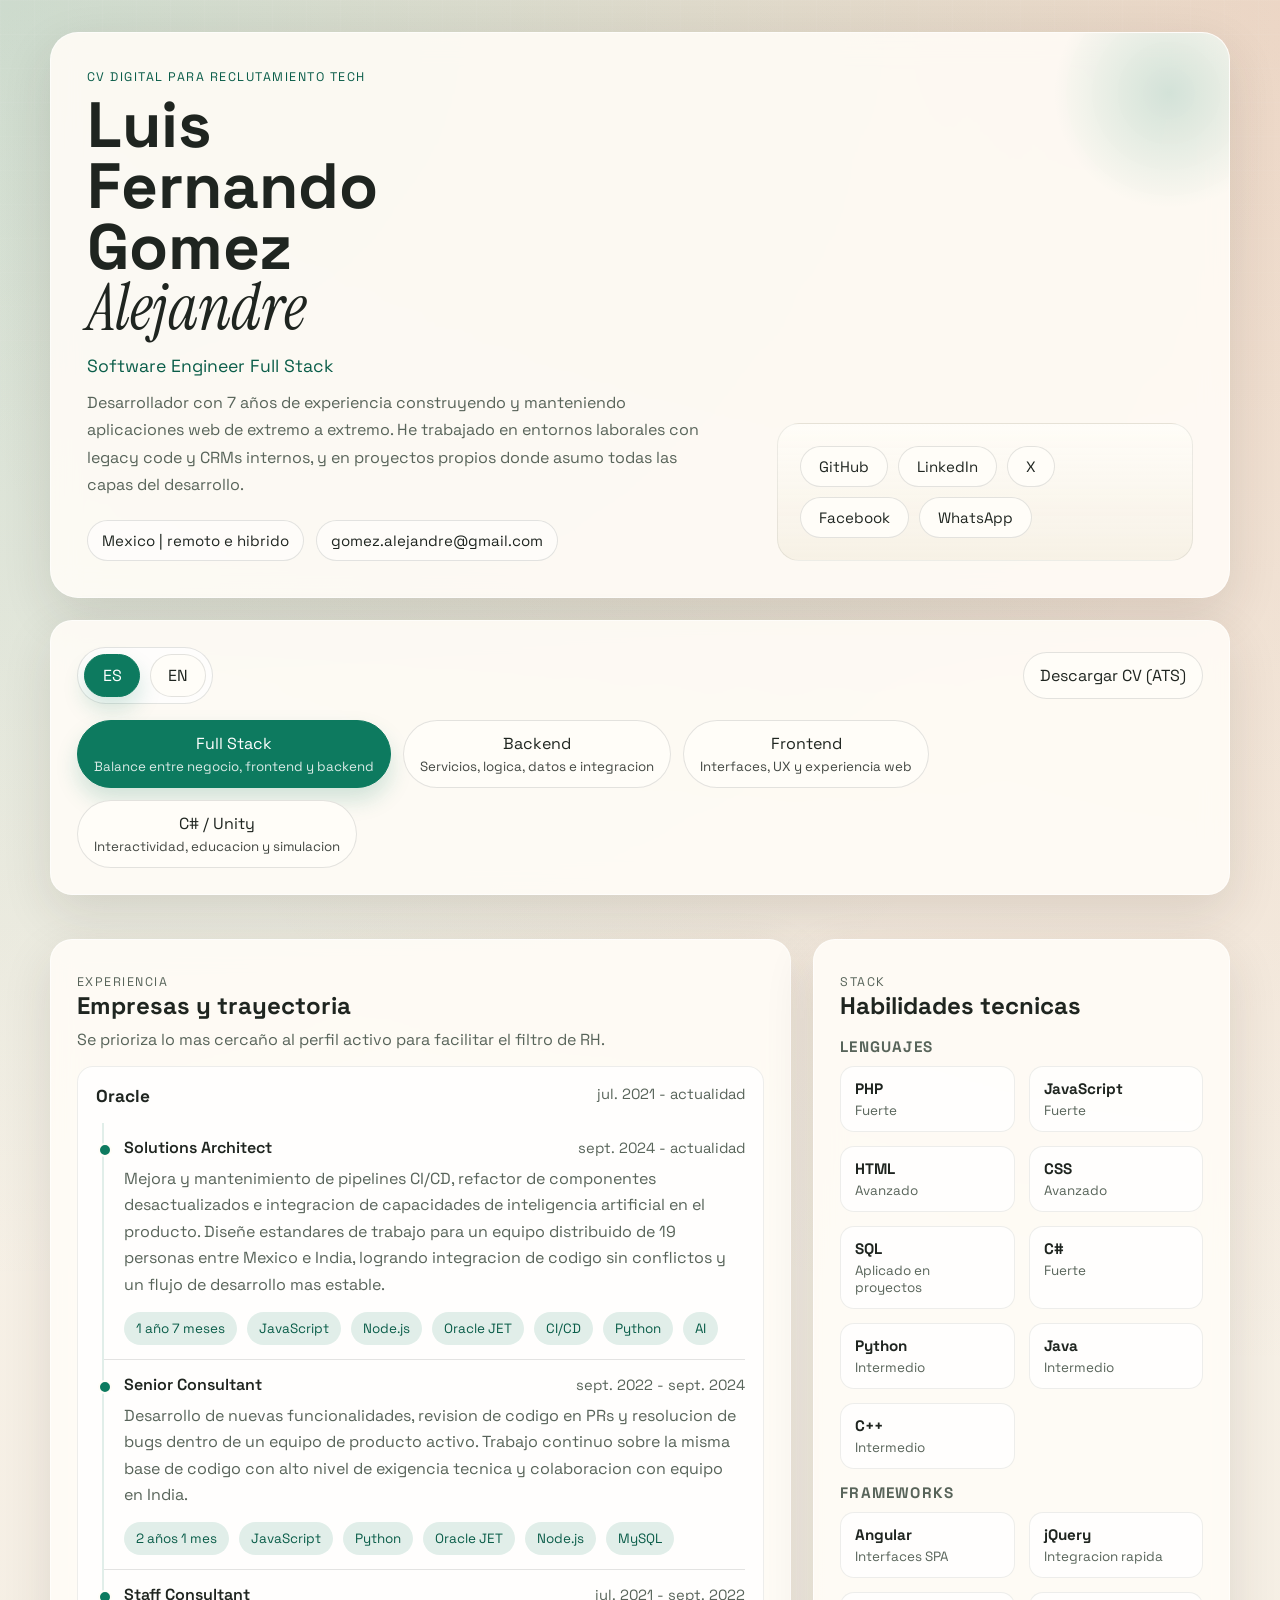
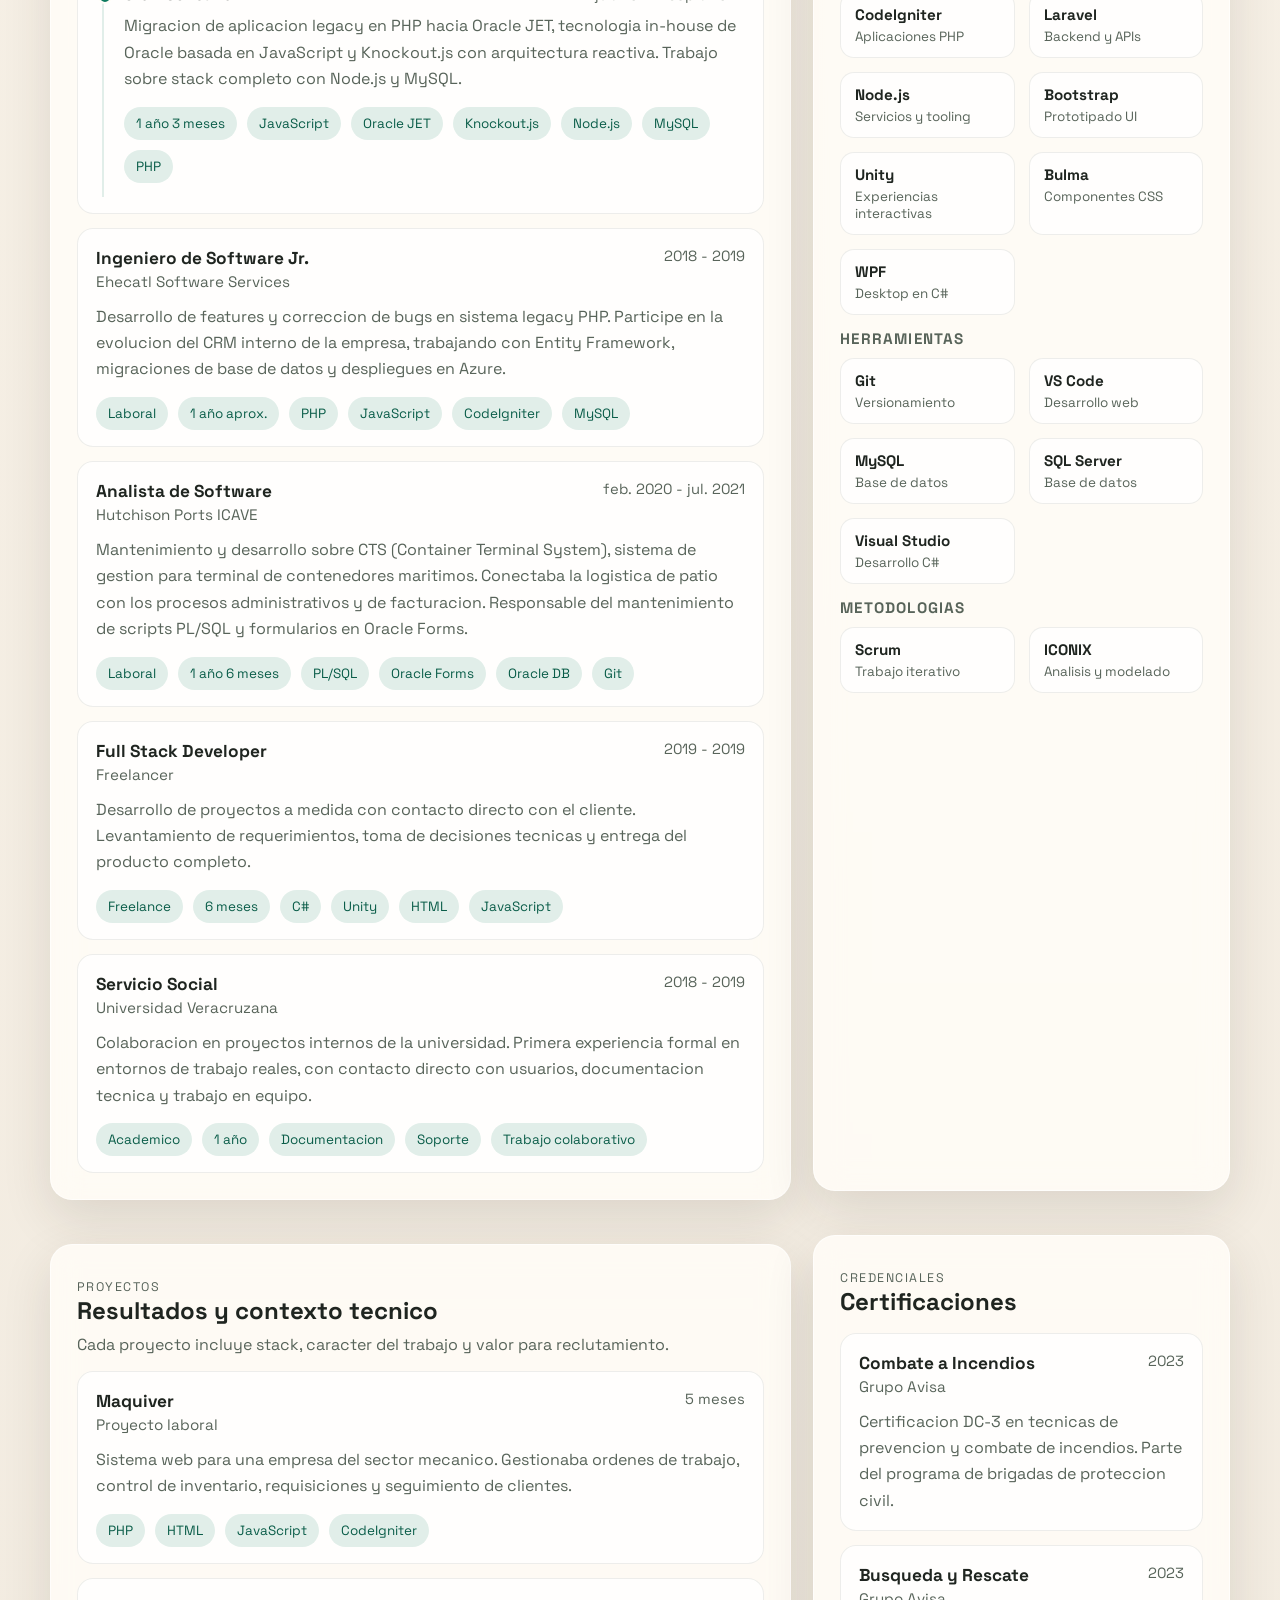
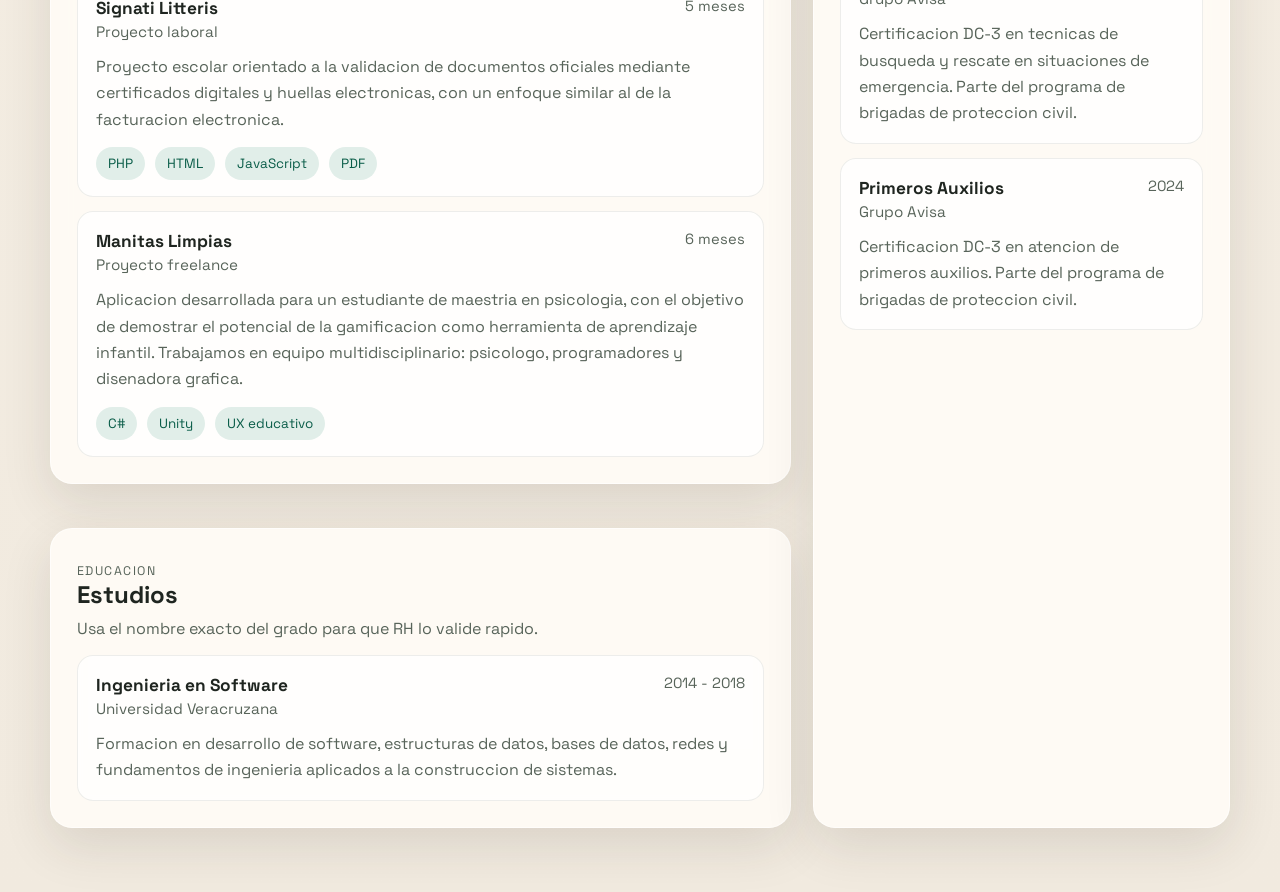
==== commit 1b3791f0: "adding social media" ====
--- a/index.html
+++ b/index.html
@@ -21,6 +21,7 @@
     <div class="page-shell">
       <main class="page">
         <section class="hero" id="hero"></section>
+        <section class="panel" id="social-panel" hidden></section>
         <section class="panel" id="debug-panel" hidden>
           <div class="panel-header">
             <div>
--- a/app.css
+++ b/app.css
@@ -269,8 +269,9 @@
 
 .toolbar-row {
   display: flex;
-  justify-content: flex-end;
-  margin-bottom: 14px;
+  justify-content: space-between;
+  align-items: center;
+  margin-bottom: 16px;
 }
 
 .language-switcher {
@@ -454,6 +455,36 @@
   font-size: 1rem;
 }
 
+.social-bar {
+  display: flex;
+  flex-wrap: wrap;
+  gap: 10px;
+}
+
+.social-link {
+  display: inline-flex;
+  align-items: center;
+  padding: 10px 18px;
+  border-radius: 999px;
+  border: 1px solid var(--line);
+  background: var(--surface-strong);
+  color: var(--text);
+  font-size: 0.94rem;
+  font-family: inherit;
+  text-decoration: none;
+  transition:
+    transform 180ms ease,
+    border-color 180ms ease,
+    background 180ms ease;
+}
+
+.social-link:hover {
+  transform: translateY(-1px);
+  border-color: rgba(13, 122, 95, 0.35);
+  background: var(--accent-soft);
+  color: var(--accent-strong);
+}
+
 .empty-state {
   padding: 18px;
   border-radius: var(--radius-md);
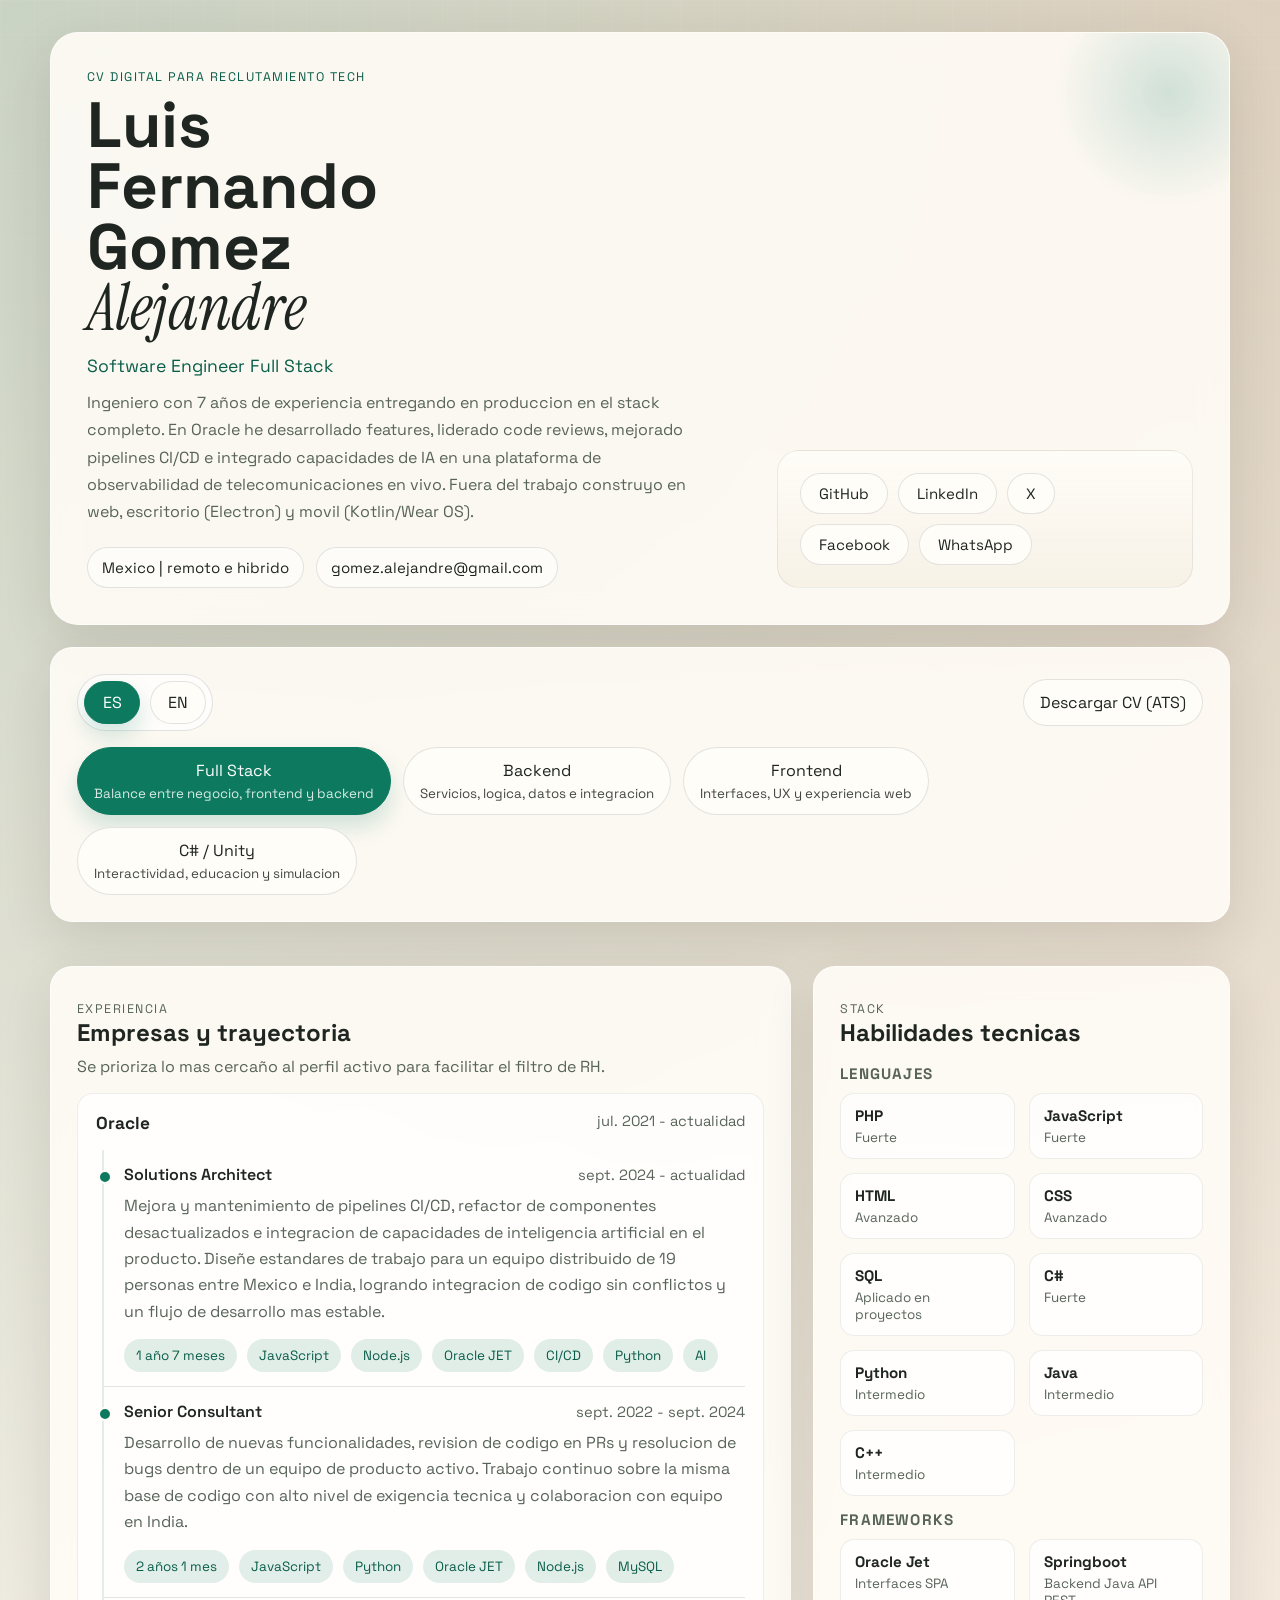
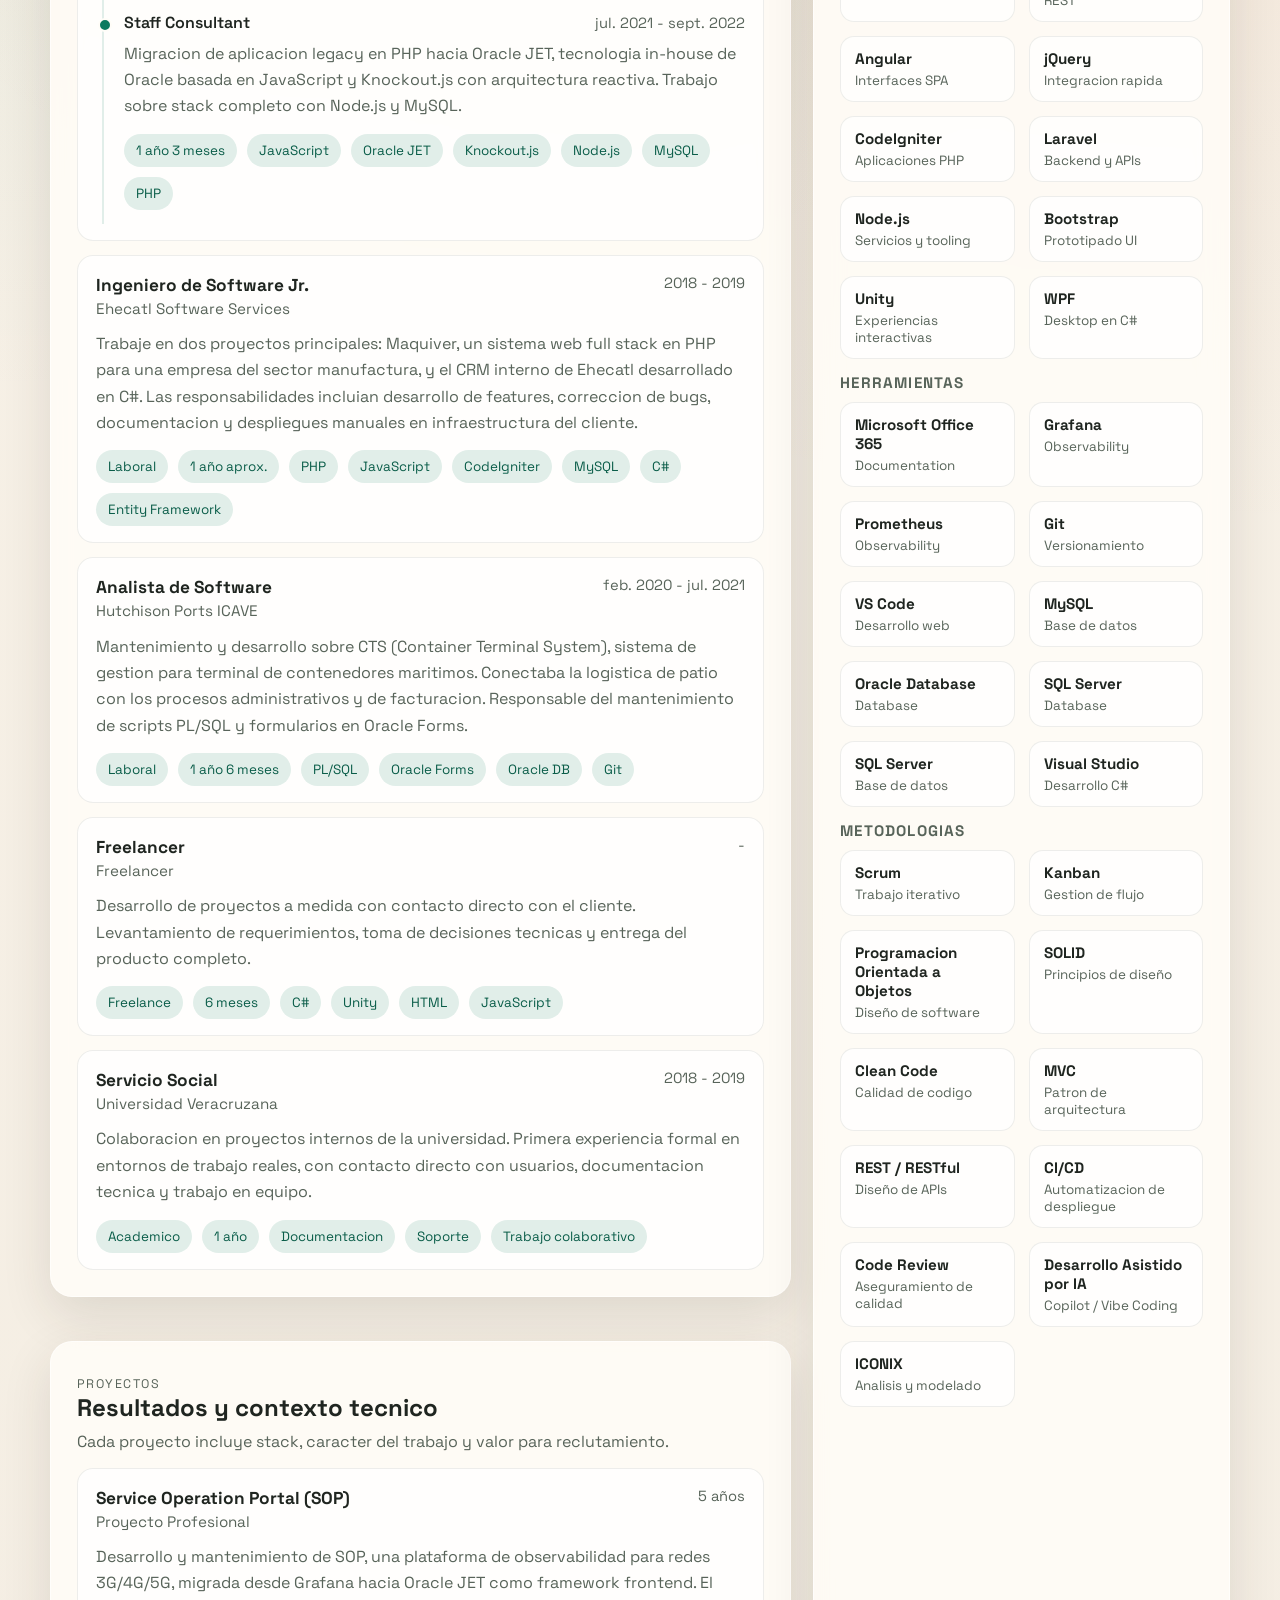
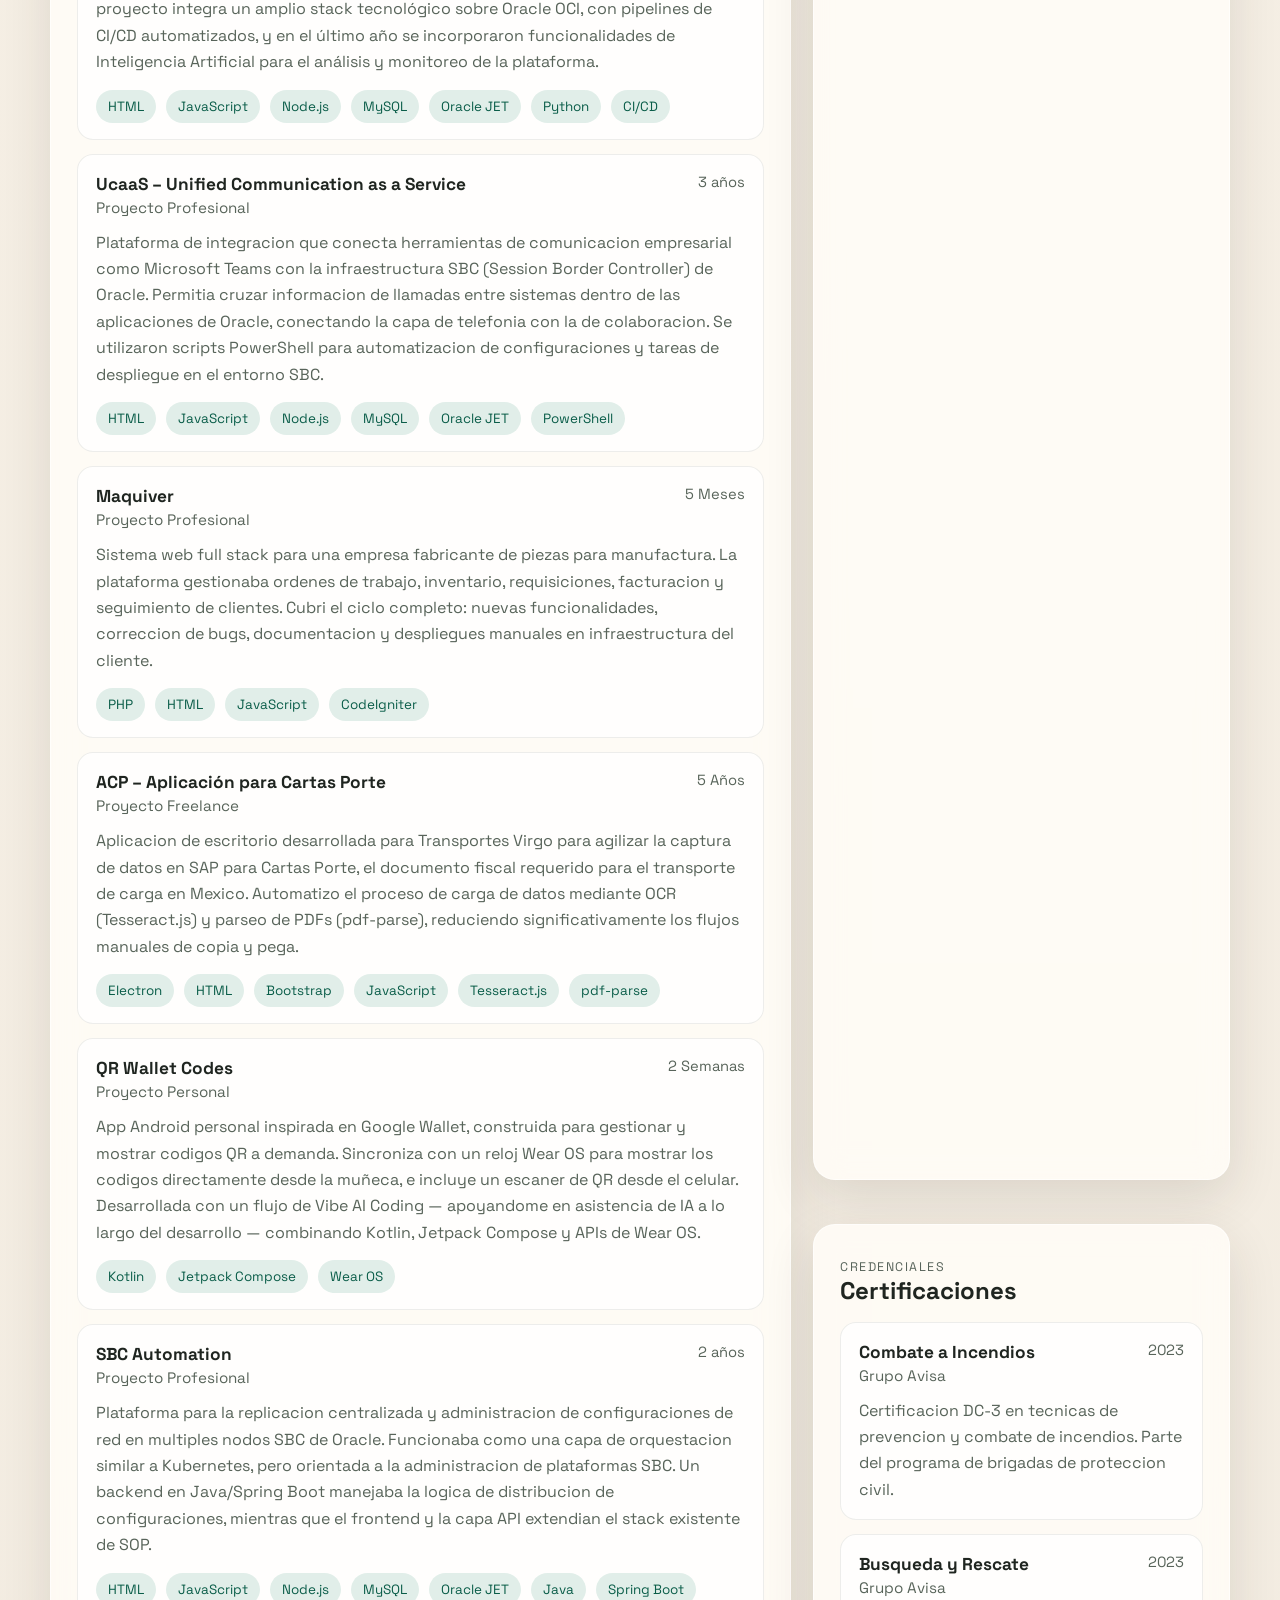
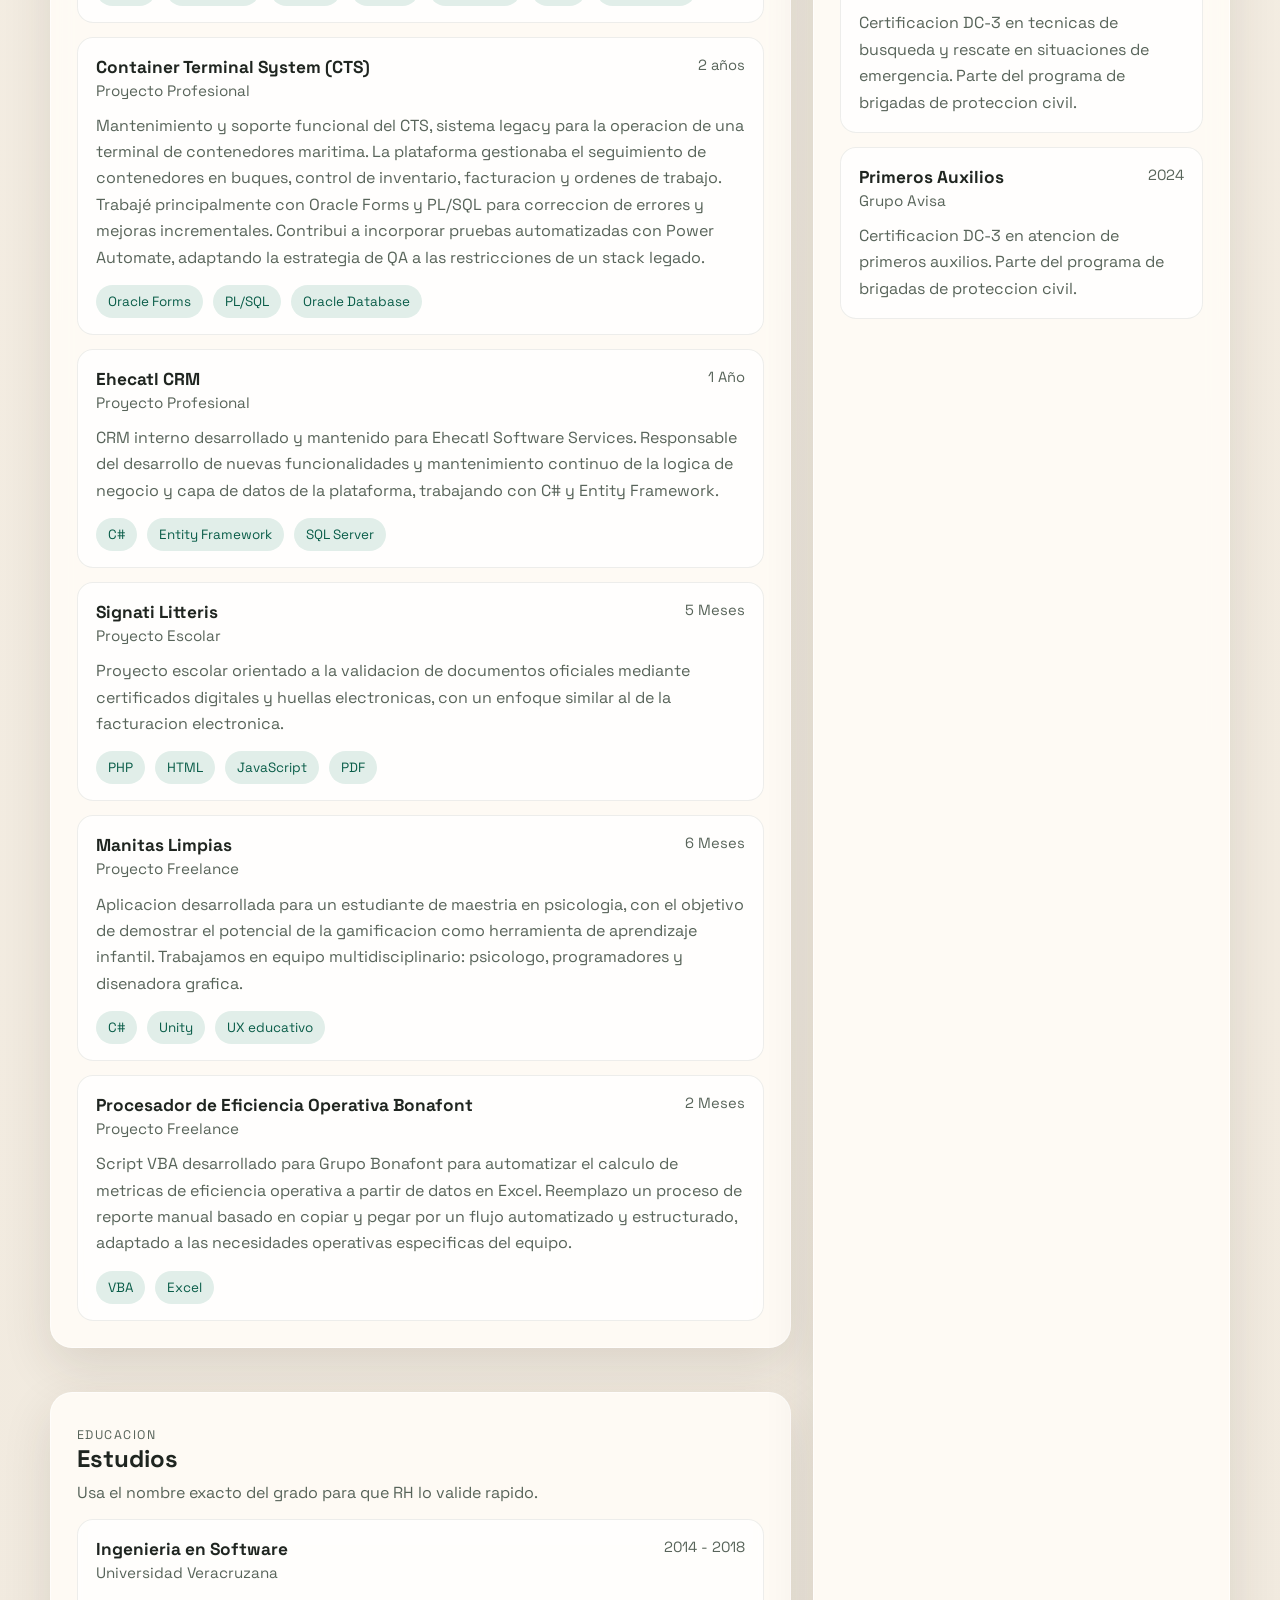
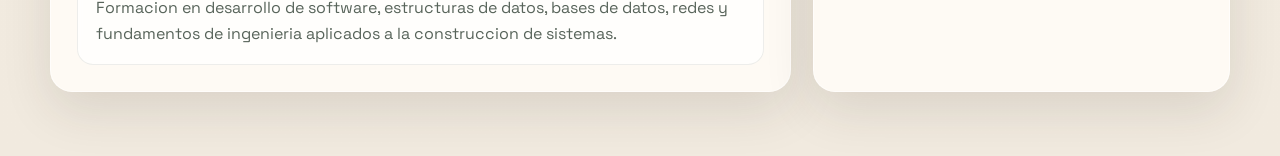
==== commit 3ab2963f: "version with more projects and specific profiles names" ====
--- a/index.html
+++ b/index.html
@@ -15,7 +15,7 @@
       rel="stylesheet"
     >
     <link rel="stylesheet" href="app.css">
-    <script defer src="app.js"></script>
+    <script defer src="app.js?v1"></script>
   </head>
   <body>
     <div class="page-shell">
